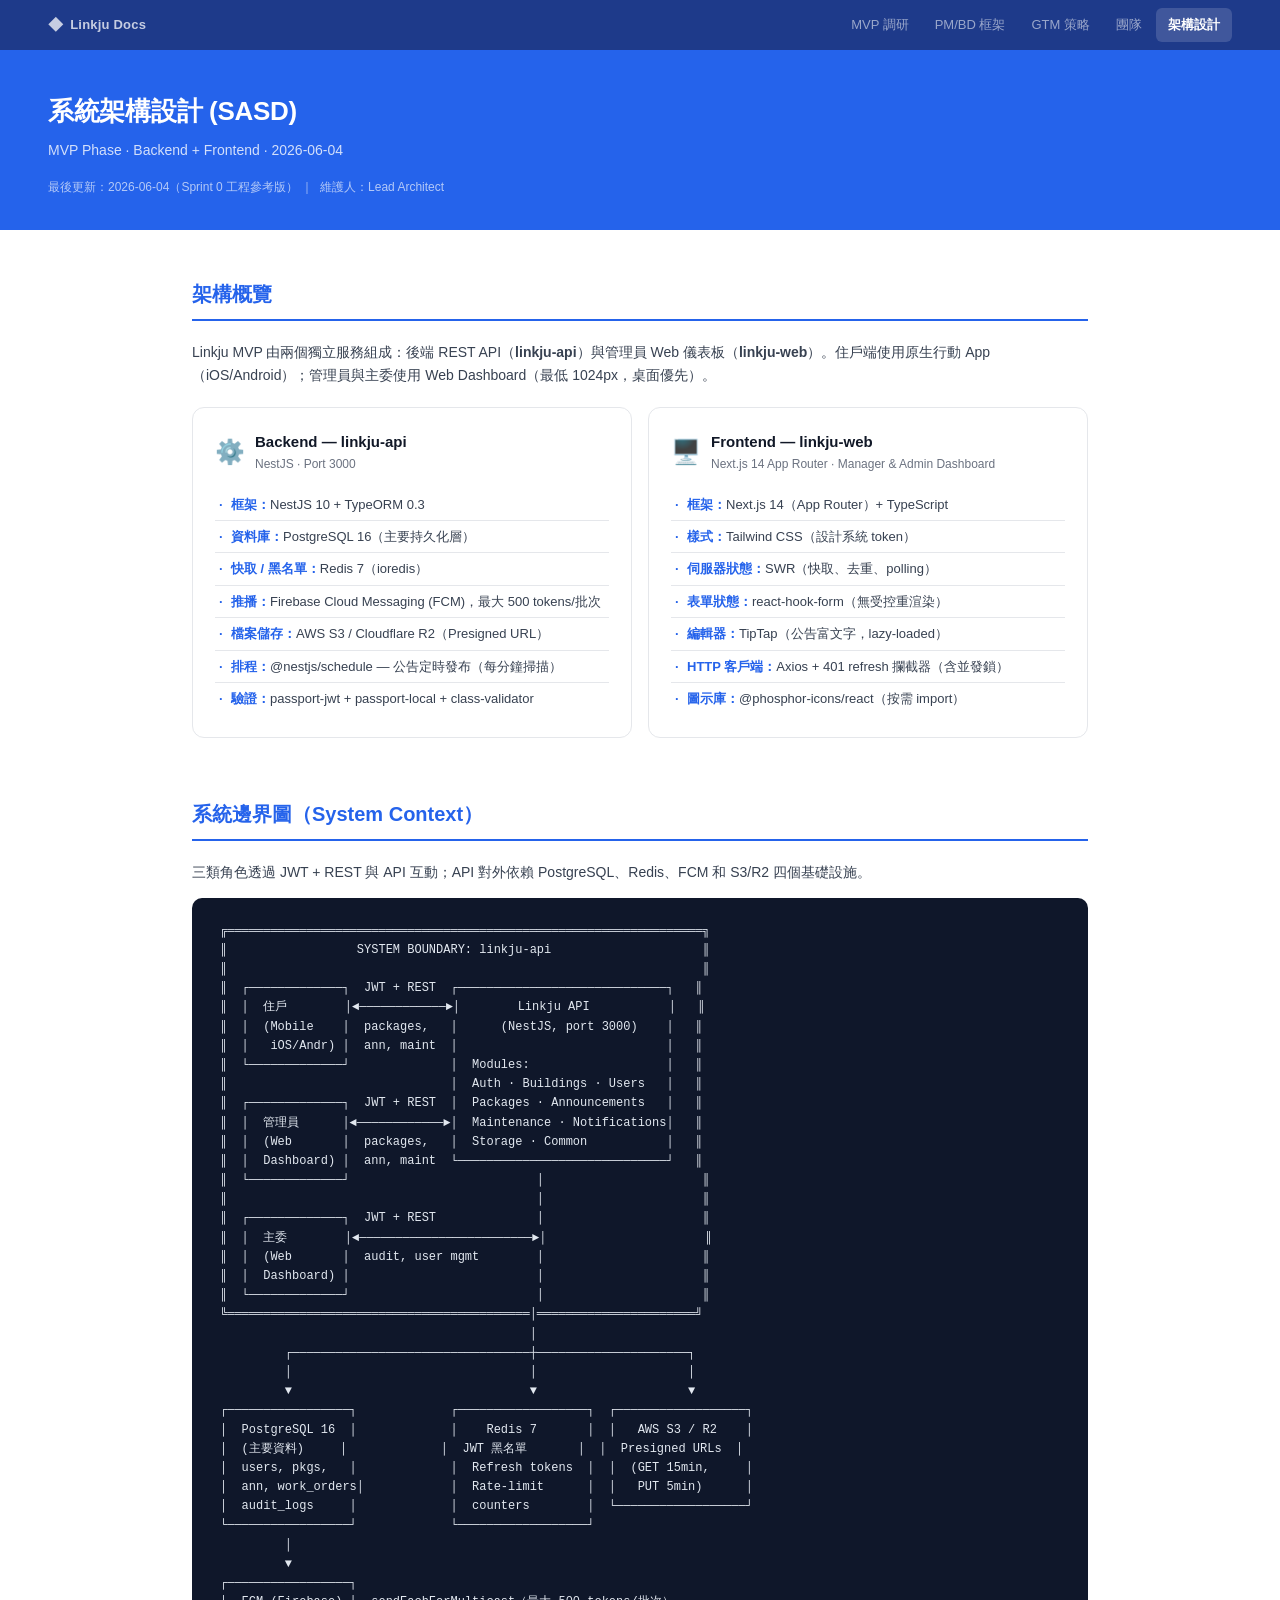
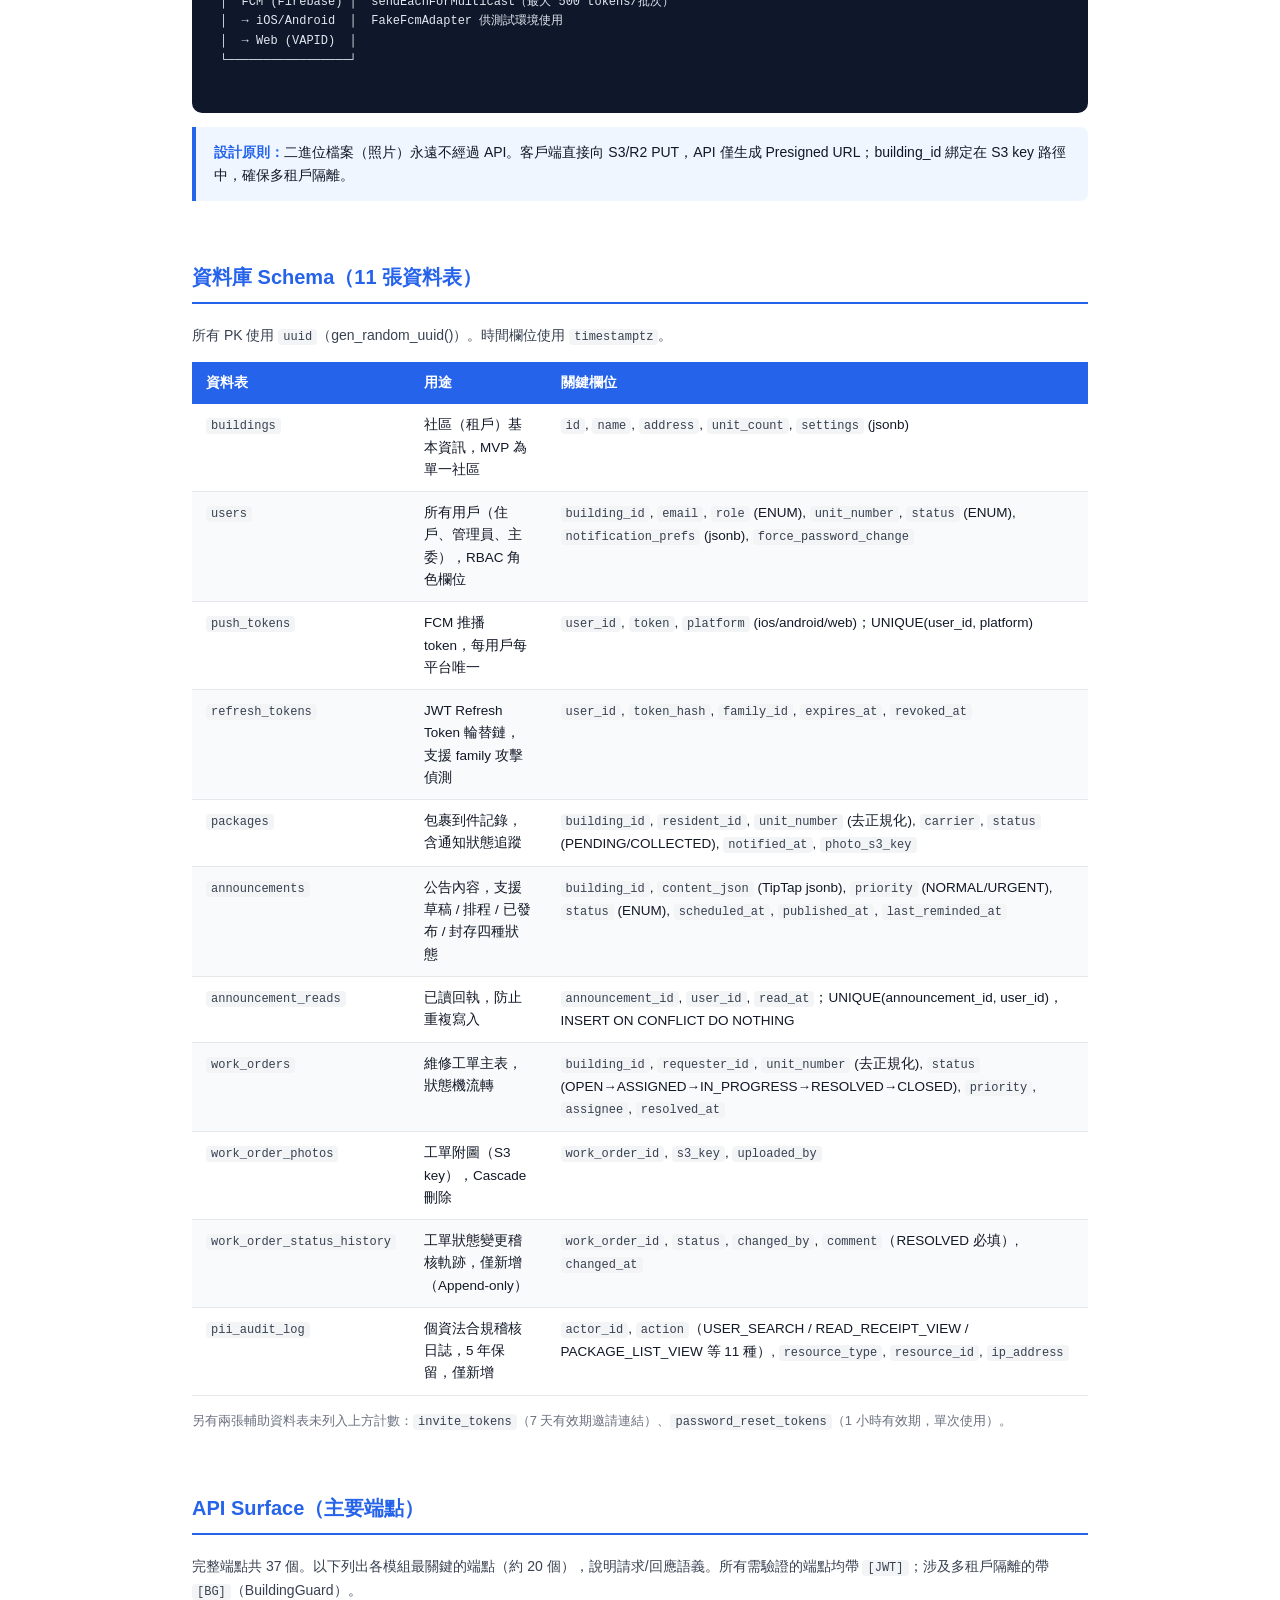
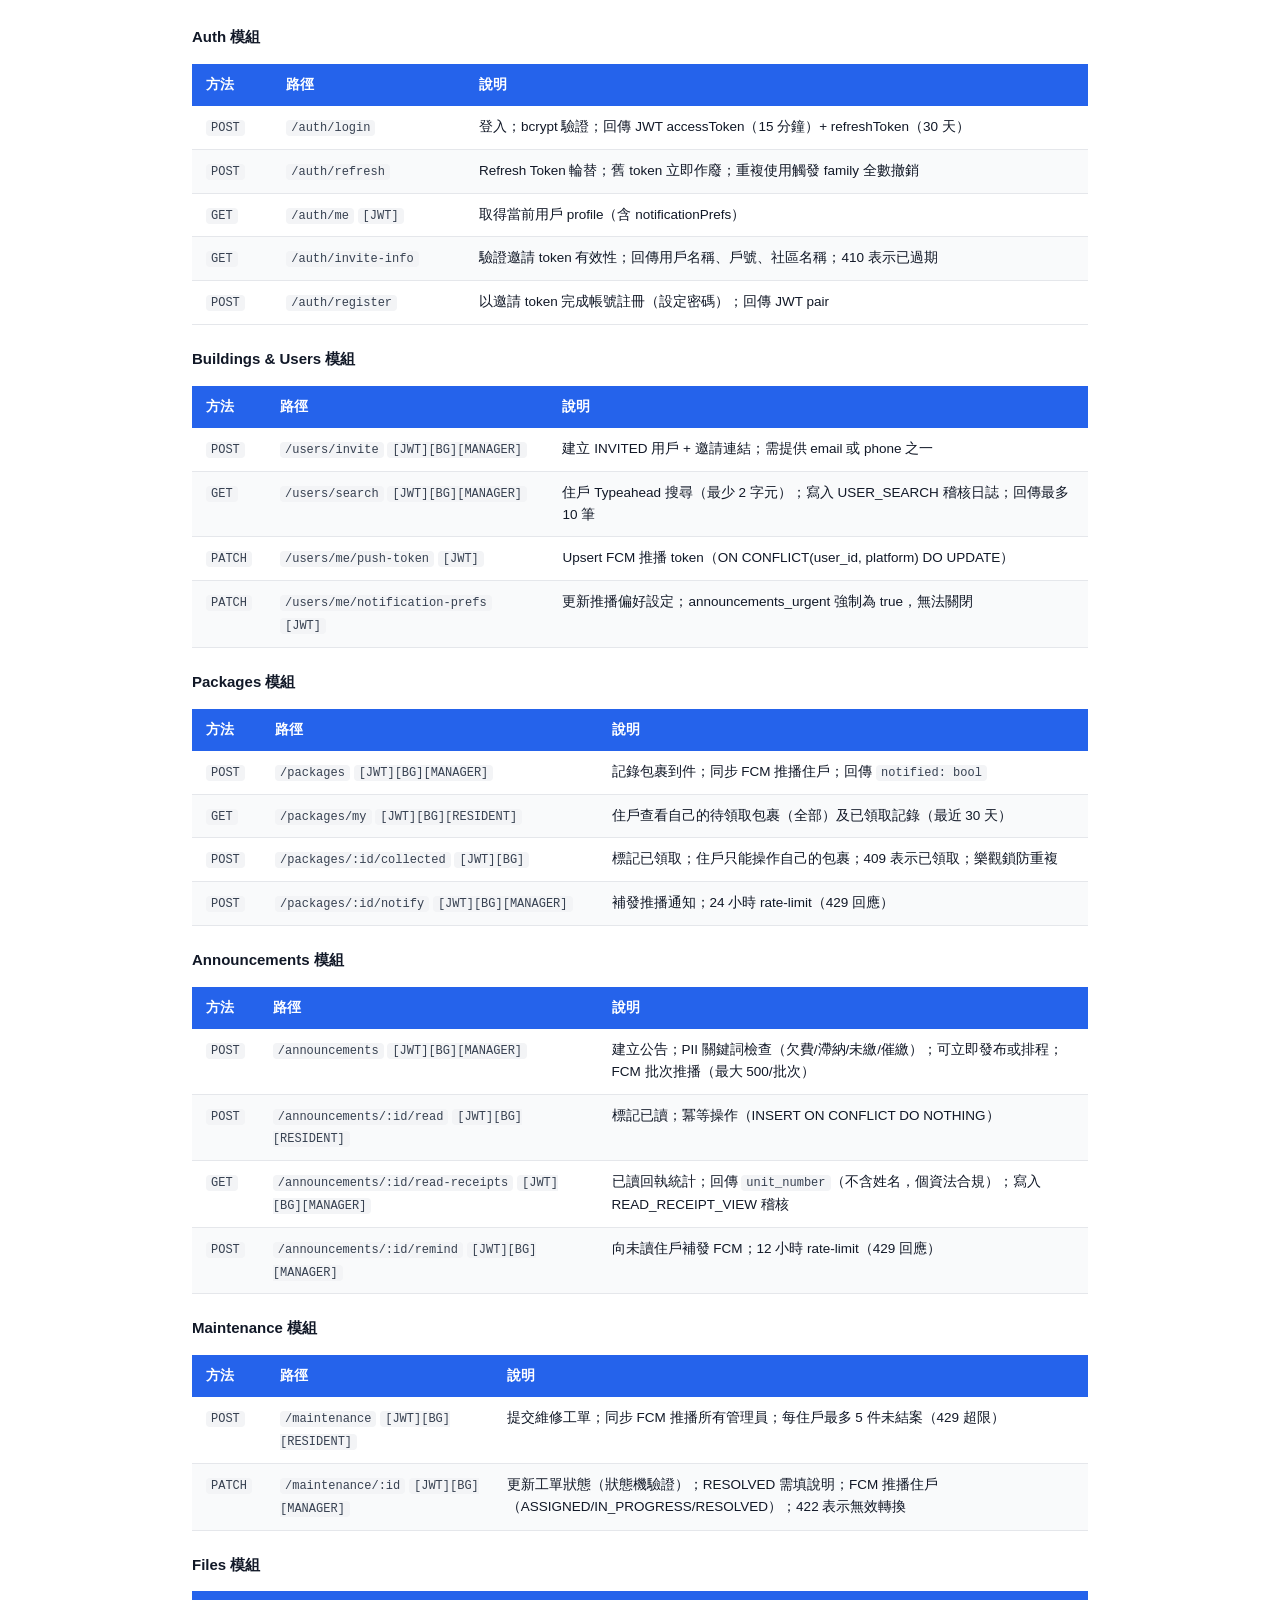
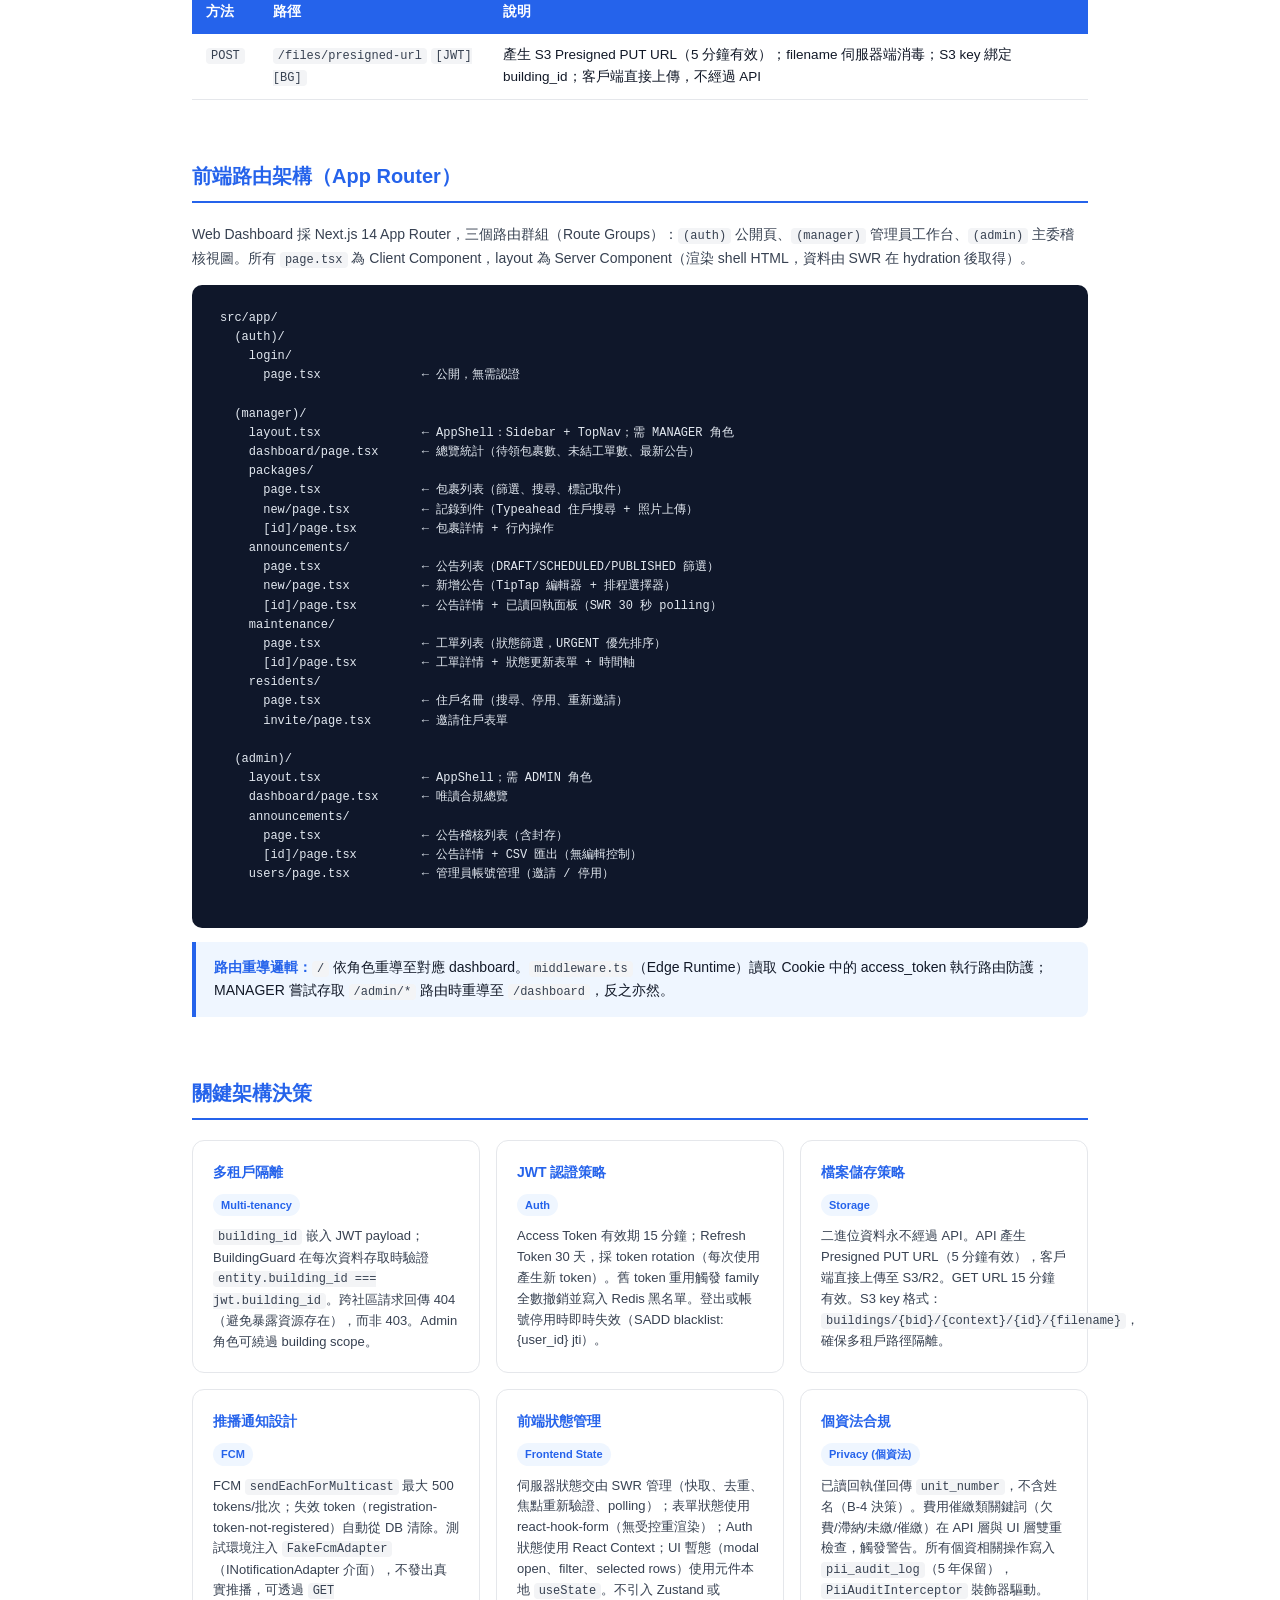
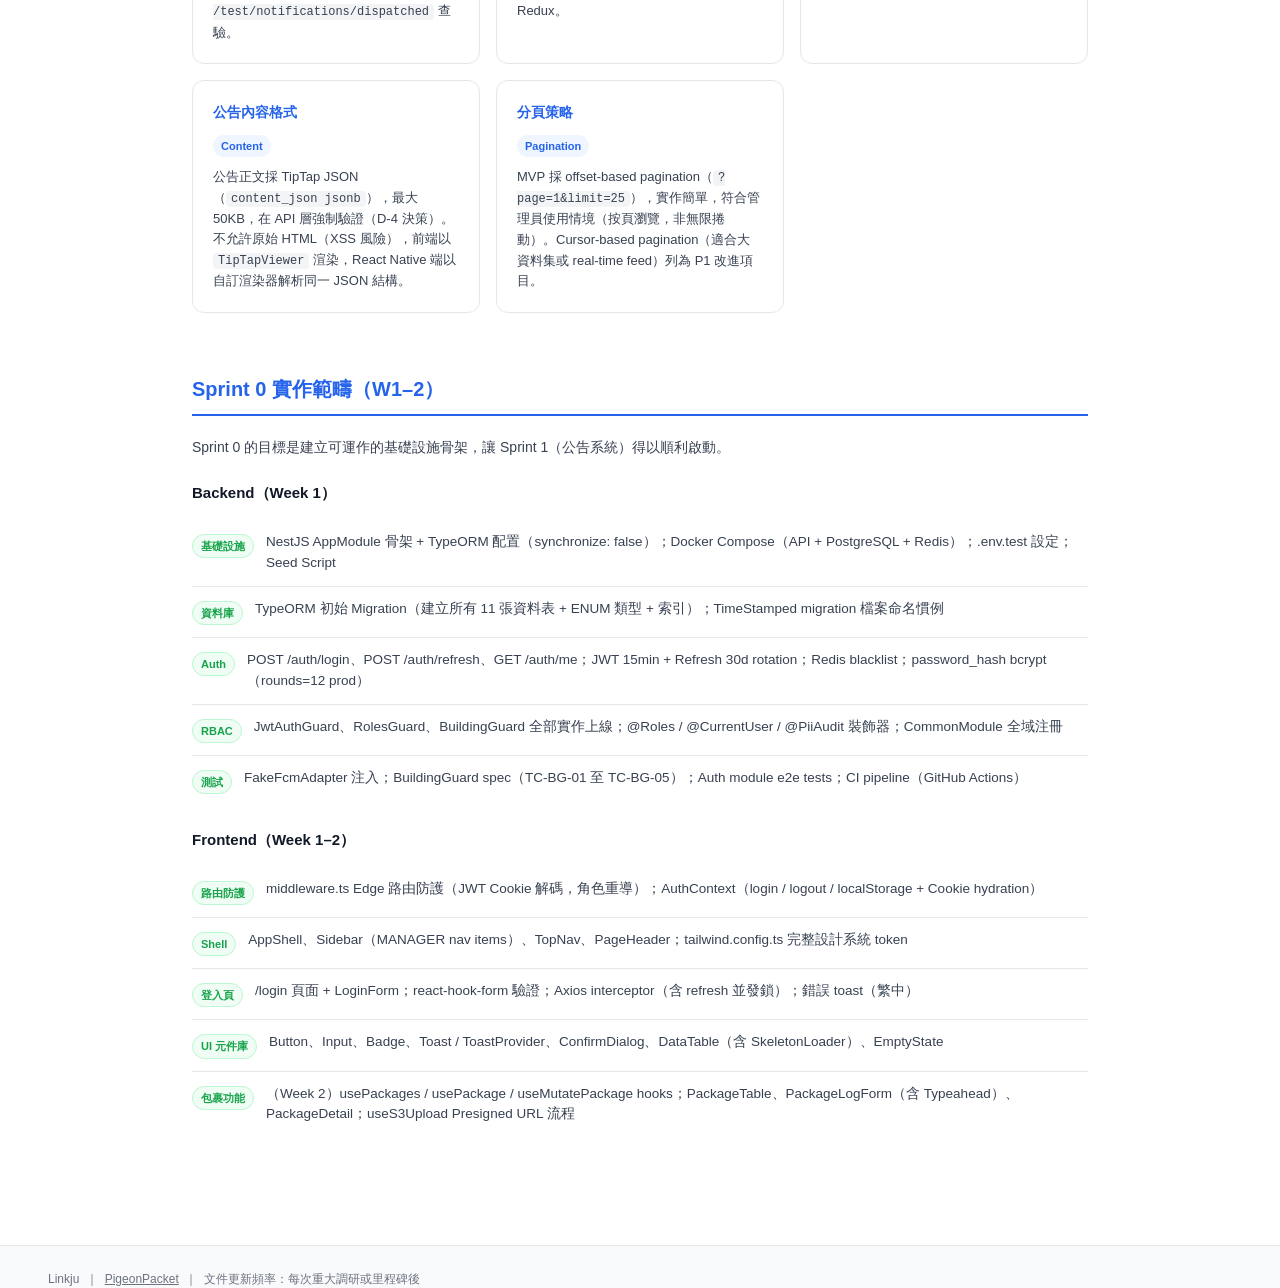
==== architecture.html @ 3d28fe9d "docs: add architecture (SASD) page — system context, DB schema, API surface, frontend routes Co-Auth" ====
<!DOCTYPE html>
<html lang="zh-TW">
<head>
  <meta charset="UTF-8" />
  <meta name="viewport" content="width=device-width, initial-scale=1.0" />
  <meta name="description" content="Linkju 系統架構設計 (SASD) — Backend + Frontend MVP Phase 技術設計文件" />
  <title>Linkju — 系統架構設計 (SASD)</title>
  <style>
    :root {
      --accent: #2563eb;
      --accent-light: #eff6ff;
      --text: #111827;
      --muted: #6b7280;
      --border: #e5e7eb;
      --bg: #ffffff;
      --section-bg: #f9fafb;
      --green: #16a34a;
      --green-bg: #f0fdf4;
      --green-border: #bbf7d0;
      --purple: #7c3aed;
      --purple-bg: #f5f3ff;
      --purple-border: #ddd6fe;
    }
    * { box-sizing: border-box; margin: 0; padding: 0; }
    body { font-family: -apple-system, BlinkMacSystemFont, "Segoe UI", sans-serif; color: var(--text); background: var(--bg); font-size: 15px; line-height: 1.65; }

    header { background: var(--accent); color: white; padding: 40px 48px 32px; }
    header h1 { font-size: 26px; font-weight: 700; letter-spacing: -0.3px; }
    header .sub { opacity: 0.8; margin-top: 6px; font-size: 14px; }
    header .meta { margin-top: 16px; font-size: 12px; opacity: 0.65; }

    .container { max-width: 960px; margin: 0 auto; padding: 48px 32px; }

    section { margin-bottom: 60px; }
    section > h2 { font-size: 20px; font-weight: 700; color: var(--accent); border-bottom: 2px solid var(--accent); padding-bottom: 8px; margin-bottom: 20px; }
    h3 { font-size: 15px; font-weight: 700; margin: 22px 0 10px; }
    p { margin-bottom: 12px; color: #374151; font-size: 14px; }

    /* Tables */
    .table-wrap { overflow-x: auto; margin: 14px 0; }
    table { width: 100%; border-collapse: collapse; font-size: 13.5px; }
    th { background: var(--accent); color: white; text-align: left; padding: 10px 14px; font-weight: 600; }
    td { padding: 10px 14px; border-bottom: 1px solid var(--border); vertical-align: top; }
    tr:nth-child(even) td { background: var(--section-bg); }
    code { font-family: "SFMono-Regular", Menlo, Monaco, Consolas, monospace; font-size: 12px; background: #f3f4f6; padding: 1px 5px; border-radius: 4px; color: #374151; }

    /* Overview cards */
    .tech-grid {
      display: grid;
      grid-template-columns: repeat(auto-fit, minmax(280px, 1fr));
      gap: 16px;
      margin: 20px 0;
    }
    .tech-card {
      border: 1px solid var(--border);
      border-radius: 12px;
      padding: 22px;
      background: white;
    }
    .tech-card .tc-header {
      display: flex;
      align-items: center;
      gap: 10px;
      margin-bottom: 14px;
    }
    .tech-card .tc-icon { font-size: 24px; }
    .tech-card .tc-title { font-size: 15px; font-weight: 700; }
    .tech-card .tc-subtitle { font-size: 12px; color: var(--muted); }
    .tech-card ul { list-style: none; padding: 0; }
    .tech-card ul li {
      font-size: 13px;
      color: #374151;
      padding: 5px 0 5px 16px;
      position: relative;
      border-bottom: 1px solid var(--border);
    }
    .tech-card ul li:last-child { border-bottom: none; }
    .tech-card ul li::before {
      content: "·";
      position: absolute;
      left: 4px;
      color: var(--accent);
      font-weight: 700;
    }
    .tech-card ul li strong { color: var(--accent); }

    /* System context diagram */
    .diagram-block {
      background: #0f172a;
      color: #e2e8f0;
      border-radius: 10px;
      padding: 24px 28px;
      overflow-x: auto;
      margin: 14px 0;
    }
    .diagram-block pre {
      font-family: "SFMono-Regular", Menlo, Monaco, Consolas, monospace;
      font-size: 12px;
      line-height: 1.6;
      white-space: pre;
    }

    /* Decision cards */
    .decision-grid {
      display: grid;
      grid-template-columns: repeat(auto-fit, minmax(280px, 1fr));
      gap: 16px;
      margin: 20px 0;
    }
    .decision-card {
      border: 1px solid var(--border);
      border-radius: 12px;
      padding: 20px;
      background: white;
    }
    .decision-card .dc-name {
      font-size: 14px;
      font-weight: 700;
      color: var(--accent);
      margin-bottom: 8px;
    }
    .decision-card .dc-tag {
      display: inline-block;
      font-size: 11px;
      font-weight: 600;
      background: var(--accent-light);
      color: var(--accent);
      padding: 2px 8px;
      border-radius: 20px;
      margin-bottom: 10px;
    }
    .decision-card .dc-rationale {
      font-size: 13px;
      color: #374151;
      line-height: 1.6;
    }

    /* Sprint scope */
    .sprint-list {
      list-style: none;
      padding: 0;
      margin: 14px 0;
    }
    .sprint-list li {
      display: flex;
      gap: 12px;
      padding: 12px 0;
      border-bottom: 1px solid var(--border);
      font-size: 13.5px;
      align-items: flex-start;
    }
    .sprint-list li:last-child { border-bottom: none; }
    .sprint-list .s-badge {
      display: inline-block;
      font-size: 11px;
      font-weight: 600;
      background: var(--green-bg);
      color: var(--green);
      border: 1px solid var(--green-border);
      padding: 2px 8px;
      border-radius: 20px;
      white-space: nowrap;
      flex-shrink: 0;
      margin-top: 2px;
    }
    .sprint-list .s-text { color: #374151; line-height: 1.55; }

    /* Highlight callout */
    .highlight { background: var(--accent-light); border-left: 4px solid var(--accent); padding: 14px 18px; border-radius: 0 8px 8px 0; margin: 14px 0; font-size: 14px; }
    .highlight strong { color: var(--accent); }

    footer { border-top: 1px solid var(--border); padding: 24px 48px; font-size: 12px; color: var(--muted); background: var(--section-bg); }

    @media (max-width: 650px) {
      header, footer { padding-left: 20px; padding-right: 20px; }
      .container { padding: 32px 20px; }
      .tech-grid, .decision-grid { grid-template-columns: 1fr; }
    }

    /* ── Top Navigation ── */
    .topnav {
      background: #1e3a8a;
      border: none;
      padding: 0 48px;
      display: flex;
      align-items: center;
      justify-content: space-between;
      height: 50px;
      position: sticky;
      top: 0;
      z-index: 100;
    }
    .nav-logo {
      color: rgba(255,255,255,0.75);
      font-weight: 700;
      font-size: 13px;
      text-decoration: none;
      letter-spacing: 0.2px;
      display: flex;
      align-items: center;
      gap: 7px;
    }
    .nav-logo:hover { color: white; }
    .nav-logo .logo-mark { font-size: 15px; }
    .nav-links { display: flex; align-items: center; gap: 2px; }
    .nav-link {
      color: rgba(255,255,255,0.55);
      text-decoration: none;
      font-size: 13px;
      font-weight: 500;
      padding: 6px 12px;
      border-radius: 6px;
      transition: background 0.15s, color 0.15s;
      white-space: nowrap;
    }
    .nav-link:hover { background: rgba(255,255,255,0.1); color: rgba(255,255,255,0.9); }
    .nav-link.active { background: rgba(255,255,255,0.15); color: white; font-weight: 600; }
    @media (max-width: 650px) {
      .topnav { padding: 10px 20px; height: auto; flex-wrap: wrap; gap: 8px; }
      .nav-links { gap: 0; flex-wrap: wrap; }
      .nav-link { padding: 4px 8px; font-size: 12px; }
    }
  </style>
</head>
<body>

<nav class="topnav">
  <a href="index.html" class="nav-logo"><span class="logo-mark">◆</span> Linkju Docs</a>
  <div class="nav-links">
    <a href="mvp-research.html" class="nav-link">MVP 調研</a>
    <a href="pm-bd-playbook.html" class="nav-link">PM/BD 框架</a>
    <a href="gtm-strategy.html" class="nav-link">GTM 策略</a>
    <a href="team.html" class="nav-link">團隊</a>
    <a href="architecture.html" class="nav-link active">架構設計</a>
  </div>
</nav>

<header>
  <h1>系統架構設計 (SASD)</h1>
  <div class="sub">MVP Phase · Backend + Frontend · 2026-06-04</div>
  <div class="meta">最後更新：2026-06-04（Sprint 0 工程參考版）&nbsp;｜&nbsp; 維護人：Lead Architect</div>
</header>

<div class="container">

  <!-- ──────────────────────────────────────────────
       1. Architecture Overview
  ────────────────────────────────────────────── -->
  <section>
    <h2>架構概覽</h2>
    <p>Linkju MVP 由兩個獨立服務組成：後端 REST API（<strong>linkju-api</strong>）與管理員 Web 儀表板（<strong>linkju-web</strong>）。住戶端使用原生行動 App（iOS/Android）；管理員與主委使用 Web Dashboard（最低 1024px，桌面優先）。</p>
    <div class="tech-grid">

      <div class="tech-card">
        <div class="tc-header">
          <div class="tc-icon">⚙️</div>
          <div>
            <div class="tc-title">Backend — linkju-api</div>
            <div class="tc-subtitle">NestJS · Port 3000</div>
          </div>
        </div>
        <ul>
          <li><strong>框架：</strong>NestJS 10 + TypeORM 0.3</li>
          <li><strong>資料庫：</strong>PostgreSQL 16（主要持久化層）</li>
          <li><strong>快取 / 黑名單：</strong>Redis 7（ioredis）</li>
          <li><strong>推播：</strong>Firebase Cloud Messaging (FCM)，最大 500 tokens/批次</li>
          <li><strong>檔案儲存：</strong>AWS S3 / Cloudflare R2（Presigned URL）</li>
          <li><strong>排程：</strong>@nestjs/schedule — 公告定時發布（每分鐘掃描）</li>
          <li><strong>驗證：</strong>passport-jwt + passport-local + class-validator</li>
        </ul>
      </div>

      <div class="tech-card">
        <div class="tc-header">
          <div class="tc-icon">🖥️</div>
          <div>
            <div class="tc-title">Frontend — linkju-web</div>
            <div class="tc-subtitle">Next.js 14 App Router · Manager &amp; Admin Dashboard</div>
          </div>
        </div>
        <ul>
          <li><strong>框架：</strong>Next.js 14（App Router）+ TypeScript</li>
          <li><strong>樣式：</strong>Tailwind CSS（設計系統 token）</li>
          <li><strong>伺服器狀態：</strong>SWR（快取、去重、polling）</li>
          <li><strong>表單狀態：</strong>react-hook-form（無受控重渲染）</li>
          <li><strong>編輯器：</strong>TipTap（公告富文字，lazy-loaded）</li>
          <li><strong>HTTP 客戶端：</strong>Axios + 401 refresh 攔截器（含並發鎖）</li>
          <li><strong>圖示庫：</strong>@phosphor-icons/react（按需 import）</li>
        </ul>
      </div>

    </div>
  </section>

  <!-- ──────────────────────────────────────────────
       2. System Context
  ────────────────────────────────────────────── -->
  <section>
    <h2>系統邊界圖（System Context）</h2>
    <p>三類角色透過 JWT + REST 與 API 互動；API 對外依賴 PostgreSQL、Redis、FCM 和 S3/R2 四個基礎設施。</p>
    <div class="diagram-block">
      <pre>
╔══════════════════════════════════════════════════════════════════╗
║                  SYSTEM BOUNDARY: linkju-api                     ║
║                                                                  ║
║  ┌─────────────┐  JWT + REST  ┌─────────────────────────────┐   ║
║  │  住戶        │◄────────────►│        Linkju API           │   ║
║  │  (Mobile    │  packages,   │      (NestJS, port 3000)    │   ║
║  │   iOS/Andr) │  ann, maint  │                             │   ║
║  └─────────────┘              │  Modules:                   │   ║
║                               │  Auth · Buildings · Users   │   ║
║  ┌─────────────┐  JWT + REST  │  Packages · Announcements   │   ║
║  │  管理員      │◄────────────►│  Maintenance · Notifications│   ║
║  │  (Web       │  packages,   │  Storage · Common           │   ║
║  │  Dashboard) │  ann, maint  └─────────────────────────────┘   ║
║  └─────────────┘                          │                      ║
║                                           │                      ║
║  ┌─────────────┐  JWT + REST              │                      ║
║  │  主委        │◄────────────────────────►│                      ║
║  │  (Web       │  audit, user mgmt        │                      ║
║  │  Dashboard) │                          │                      ║
║  └─────────────┘                          │                      ║
╚══════════════════════════════════════════│══════════════════════╝
                                           │
         ┌─────────────────────────────────┼─────────────────────┐
         │                                 │                     │
         ▼                                 ▼                     ▼
┌─────────────────┐             ┌──────────────────┐  ┌──────────────────┐
│  PostgreSQL 16  │             │    Redis 7       │  │   AWS S3 / R2    │
│  (主要資料)     │             │  JWT 黑名單       │  │  Presigned URLs  │
│  users, pkgs,   │             │  Refresh tokens  │  │  (GET 15min,     │
│  ann, work_orders│            │  Rate-limit      │  │   PUT 5min)      │
│  audit_logs     │             │  counters        │  └──────────────────┘
└─────────────────┘             └──────────────────┘
         │
         ▼
┌─────────────────┐
│  FCM (Firebase) │  sendEachForMulticast（最大 500 tokens/批次）
│  → iOS/Android  │  FakeFcmAdapter 供測試環境使用
│  → Web (VAPID)  │
└─────────────────┘
      </pre>
    </div>
    <div class="highlight">
      <strong>設計原則：</strong>二進位檔案（照片）永遠不經過 API。客戶端直接向 S3/R2 PUT，API 僅生成 Presigned URL；building_id 綁定在 S3 key 路徑中，確保多租戶隔離。
    </div>
  </section>

  <!-- ──────────────────────────────────────────────
       3. Database Schema
  ────────────────────────────────────────────── -->
  <section>
    <h2>資料庫 Schema（11 張資料表）</h2>
    <p>所有 PK 使用 <code>uuid</code>（gen_random_uuid()）。時間欄位使用 <code>timestamptz</code>。</p>
    <div class="table-wrap">
      <table>
        <thead>
          <tr>
            <th>資料表</th>
            <th>用途</th>
            <th>關鍵欄位</th>
          </tr>
        </thead>
        <tbody>
          <tr>
            <td><code>buildings</code></td>
            <td>社區（租戶）基本資訊，MVP 為單一社區</td>
            <td><code>id</code>, <code>name</code>, <code>address</code>, <code>unit_count</code>, <code>settings</code> (jsonb)</td>
          </tr>
          <tr>
            <td><code>users</code></td>
            <td>所有用戶（住戶、管理員、主委），RBAC 角色欄位</td>
            <td><code>building_id</code>, <code>email</code>, <code>role</code> (ENUM), <code>unit_number</code>, <code>status</code> (ENUM), <code>notification_prefs</code> (jsonb), <code>force_password_change</code></td>
          </tr>
          <tr>
            <td><code>push_tokens</code></td>
            <td>FCM 推播 token，每用戶每平台唯一</td>
            <td><code>user_id</code>, <code>token</code>, <code>platform</code> (ios/android/web)；UNIQUE(user_id, platform)</td>
          </tr>
          <tr>
            <td><code>refresh_tokens</code></td>
            <td>JWT Refresh Token 輪替鏈，支援 family 攻擊偵測</td>
            <td><code>user_id</code>, <code>token_hash</code>, <code>family_id</code>, <code>expires_at</code>, <code>revoked_at</code></td>
          </tr>
          <tr>
            <td><code>packages</code></td>
            <td>包裹到件記錄，含通知狀態追蹤</td>
            <td><code>building_id</code>, <code>resident_id</code>, <code>unit_number</code> (去正規化), <code>carrier</code>, <code>status</code> (PENDING/COLLECTED), <code>notified_at</code>, <code>photo_s3_key</code></td>
          </tr>
          <tr>
            <td><code>announcements</code></td>
            <td>公告內容，支援草稿 / 排程 / 已發布 / 封存四種狀態</td>
            <td><code>building_id</code>, <code>content_json</code> (TipTap jsonb), <code>priority</code> (NORMAL/URGENT), <code>status</code> (ENUM), <code>scheduled_at</code>, <code>published_at</code>, <code>last_reminded_at</code></td>
          </tr>
          <tr>
            <td><code>announcement_reads</code></td>
            <td>已讀回執，防止重複寫入</td>
            <td><code>announcement_id</code>, <code>user_id</code>, <code>read_at</code>；UNIQUE(announcement_id, user_id)，INSERT ON CONFLICT DO NOTHING</td>
          </tr>
          <tr>
            <td><code>work_orders</code></td>
            <td>維修工單主表，狀態機流轉</td>
            <td><code>building_id</code>, <code>requester_id</code>, <code>unit_number</code> (去正規化), <code>status</code> (OPEN→ASSIGNED→IN_PROGRESS→RESOLVED→CLOSED), <code>priority</code>, <code>assignee</code>, <code>resolved_at</code></td>
          </tr>
          <tr>
            <td><code>work_order_photos</code></td>
            <td>工單附圖（S3 key），Cascade 刪除</td>
            <td><code>work_order_id</code>, <code>s3_key</code>, <code>uploaded_by</code></td>
          </tr>
          <tr>
            <td><code>work_order_status_history</code></td>
            <td>工單狀態變更稽核軌跡，僅新增（Append-only）</td>
            <td><code>work_order_id</code>, <code>status</code>, <code>changed_by</code>, <code>comment</code>（RESOLVED 必填）, <code>changed_at</code></td>
          </tr>
          <tr>
            <td><code>pii_audit_log</code></td>
            <td>個資法合規稽核日誌，5 年保留，僅新增</td>
            <td><code>actor_id</code>, <code>action</code>（USER_SEARCH / READ_RECEIPT_VIEW / PACKAGE_LIST_VIEW 等 11 種）, <code>resource_type</code>, <code>resource_id</code>, <code>ip_address</code></td>
          </tr>
        </tbody>
      </table>
    </div>
    <p style="font-size:13px; color: var(--muted);">另有兩張輔助資料表未列入上方計數：<code>invite_tokens</code>（7 天有效期邀請連結）、<code>password_reset_tokens</code>（1 小時有效期，單次使用）。</p>
  </section>

  <!-- ──────────────────────────────────────────────
       4. API Surface
  ────────────────────────────────────────────── -->
  <section>
    <h2>API Surface（主要端點）</h2>
    <p>完整端點共 37 個。以下列出各模組最關鍵的端點（約 20 個），說明請求/回應語義。所有需驗證的端點均帶 <code>[JWT]</code>；涉及多租戶隔離的帶 <code>[BG]</code>（BuildingGuard）。</p>

    <h3>Auth 模組</h3>
    <div class="table-wrap">
      <table>
        <thead>
          <tr><th>方法</th><th>路徑</th><th>說明</th></tr>
        </thead>
        <tbody>
          <tr>
            <td><code>POST</code></td>
            <td><code>/auth/login</code></td>
            <td>登入；bcrypt 驗證；回傳 JWT accessToken（15 分鐘）+ refreshToken（30 天）</td>
          </tr>
          <tr>
            <td><code>POST</code></td>
            <td><code>/auth/refresh</code></td>
            <td>Refresh Token 輪替；舊 token 立即作廢；重複使用觸發 family 全數撤銷</td>
          </tr>
          <tr>
            <td><code>GET</code></td>
            <td><code>/auth/me</code> <code>[JWT]</code></td>
            <td>取得當前用戶 profile（含 notificationPrefs）</td>
          </tr>
          <tr>
            <td><code>GET</code></td>
            <td><code>/auth/invite-info</code></td>
            <td>驗證邀請 token 有效性；回傳用戶名稱、戶號、社區名稱；410 表示已過期</td>
          </tr>
          <tr>
            <td><code>POST</code></td>
            <td><code>/auth/register</code></td>
            <td>以邀請 token 完成帳號註冊（設定密碼）；回傳 JWT pair</td>
          </tr>
        </tbody>
      </table>
    </div>

    <h3>Buildings &amp; Users 模組</h3>
    <div class="table-wrap">
      <table>
        <thead>
          <tr><th>方法</th><th>路徑</th><th>說明</th></tr>
        </thead>
        <tbody>
          <tr>
            <td><code>POST</code></td>
            <td><code>/users/invite</code> <code>[JWT][BG][MANAGER]</code></td>
            <td>建立 INVITED 用戶 + 邀請連結；需提供 email 或 phone 之一</td>
          </tr>
          <tr>
            <td><code>GET</code></td>
            <td><code>/users/search</code> <code>[JWT][BG][MANAGER]</code></td>
            <td>住戶 Typeahead 搜尋（最少 2 字元）；寫入 USER_SEARCH 稽核日誌；回傳最多 10 筆</td>
          </tr>
          <tr>
            <td><code>PATCH</code></td>
            <td><code>/users/me/push-token</code> <code>[JWT]</code></td>
            <td>Upsert FCM 推播 token（ON CONFLICT(user_id, platform) DO UPDATE）</td>
          </tr>
          <tr>
            <td><code>PATCH</code></td>
            <td><code>/users/me/notification-prefs</code> <code>[JWT]</code></td>
            <td>更新推播偏好設定；announcements_urgent 強制為 true，無法關閉</td>
          </tr>
        </tbody>
      </table>
    </div>

    <h3>Packages 模組</h3>
    <div class="table-wrap">
      <table>
        <thead>
          <tr><th>方法</th><th>路徑</th><th>說明</th></tr>
        </thead>
        <tbody>
          <tr>
            <td><code>POST</code></td>
            <td><code>/packages</code> <code>[JWT][BG][MANAGER]</code></td>
            <td>記錄包裹到件；同步 FCM 推播住戶；回傳 <code>notified: bool</code></td>
          </tr>
          <tr>
            <td><code>GET</code></td>
            <td><code>/packages/my</code> <code>[JWT][BG][RESIDENT]</code></td>
            <td>住戶查看自己的待領取包裹（全部）及已領取記錄（最近 30 天）</td>
          </tr>
          <tr>
            <td><code>POST</code></td>
            <td><code>/packages/:id/collected</code> <code>[JWT][BG]</code></td>
            <td>標記已領取；住戶只能操作自己的包裹；409 表示已領取；樂觀鎖防重複</td>
          </tr>
          <tr>
            <td><code>POST</code></td>
            <td><code>/packages/:id/notify</code> <code>[JWT][BG][MANAGER]</code></td>
            <td>補發推播通知；24 小時 rate-limit（429 回應）</td>
          </tr>
        </tbody>
      </table>
    </div>

    <h3>Announcements 模組</h3>
    <div class="table-wrap">
      <table>
        <thead>
          <tr><th>方法</th><th>路徑</th><th>說明</th></tr>
        </thead>
        <tbody>
          <tr>
            <td><code>POST</code></td>
            <td><code>/announcements</code> <code>[JWT][BG][MANAGER]</code></td>
            <td>建立公告；PII 關鍵詞檢查（欠費/滯納/未繳/催繳）；可立即發布或排程；FCM 批次推播（最大 500/批次）</td>
          </tr>
          <tr>
            <td><code>POST</code></td>
            <td><code>/announcements/:id/read</code> <code>[JWT][BG][RESIDENT]</code></td>
            <td>標記已讀；冪等操作（INSERT ON CONFLICT DO NOTHING）</td>
          </tr>
          <tr>
            <td><code>GET</code></td>
            <td><code>/announcements/:id/read-receipts</code> <code>[JWT][BG][MANAGER]</code></td>
            <td>已讀回執統計；回傳 <code>unit_number</code>（不含姓名，個資法合規）；寫入 READ_RECEIPT_VIEW 稽核</td>
          </tr>
          <tr>
            <td><code>POST</code></td>
            <td><code>/announcements/:id/remind</code> <code>[JWT][BG][MANAGER]</code></td>
            <td>向未讀住戶補發 FCM；12 小時 rate-limit（429 回應）</td>
          </tr>
        </tbody>
      </table>
    </div>

    <h3>Maintenance 模組</h3>
    <div class="table-wrap">
      <table>
        <thead>
          <tr><th>方法</th><th>路徑</th><th>說明</th></tr>
        </thead>
        <tbody>
          <tr>
            <td><code>POST</code></td>
            <td><code>/maintenance</code> <code>[JWT][BG][RESIDENT]</code></td>
            <td>提交維修工單；同步 FCM 推播所有管理員；每住戶最多 5 件未結案（429 超限）</td>
          </tr>
          <tr>
            <td><code>PATCH</code></td>
            <td><code>/maintenance/:id</code> <code>[JWT][BG][MANAGER]</code></td>
            <td>更新工單狀態（狀態機驗證）；RESOLVED 需填說明；FCM 推播住戶（ASSIGNED/IN_PROGRESS/RESOLVED）；422 表示無效轉換</td>
          </tr>
        </tbody>
      </table>
    </div>

    <h3>Files 模組</h3>
    <div class="table-wrap">
      <table>
        <thead>
          <tr><th>方法</th><th>路徑</th><th>說明</th></tr>
        </thead>
        <tbody>
          <tr>
            <td><code>POST</code></td>
            <td><code>/files/presigned-url</code> <code>[JWT][BG]</code></td>
            <td>產生 S3 Presigned PUT URL（5 分鐘有效）；filename 伺服器端消毒；S3 key 綁定 building_id；客戶端直接上傳，不經過 API</td>
          </tr>
        </tbody>
      </table>
    </div>
  </section>

  <!-- ──────────────────────────────────────────────
       5. Frontend Route Architecture
  ────────────────────────────────────────────── -->
  <section>
    <h2>前端路由架構（App Router）</h2>
    <p>Web Dashboard 採 Next.js 14 App Router，三個路由群組（Route Groups）：<code>(auth)</code> 公開頁、<code>(manager)</code> 管理員工作台、<code>(admin)</code> 主委稽核視圖。所有 <code>page.tsx</code> 為 Client Component，layout 為 Server Component（渲染 shell HTML，資料由 SWR 在 hydration 後取得）。</p>
    <div class="diagram-block">
      <pre>
src/app/
  (auth)/
    login/
      page.tsx              ← 公開，無需認證

  (manager)/
    layout.tsx              ← AppShell：Sidebar + TopNav；需 MANAGER 角色
    dashboard/page.tsx      ← 總覽統計（待領包裹數、未結工單數、最新公告）
    packages/
      page.tsx              ← 包裹列表（篩選、搜尋、標記取件）
      new/page.tsx          ← 記錄到件（Typeahead 住戶搜尋 + 照片上傳）
      [id]/page.tsx         ← 包裹詳情 + 行內操作
    announcements/
      page.tsx              ← 公告列表（DRAFT/SCHEDULED/PUBLISHED 篩選）
      new/page.tsx          ← 新增公告（TipTap 編輯器 + 排程選擇器）
      [id]/page.tsx         ← 公告詳情 + 已讀回執面板（SWR 30 秒 polling）
    maintenance/
      page.tsx              ← 工單列表（狀態篩選，URGENT 優先排序）
      [id]/page.tsx         ← 工單詳情 + 狀態更新表單 + 時間軸
    residents/
      page.tsx              ← 住戶名冊（搜尋、停用、重新邀請）
      invite/page.tsx       ← 邀請住戶表單

  (admin)/
    layout.tsx              ← AppShell；需 ADMIN 角色
    dashboard/page.tsx      ← 唯讀合規總覽
    announcements/
      page.tsx              ← 公告稽核列表（含封存）
      [id]/page.tsx         ← 公告詳情 + CSV 匯出（無編輯控制）
    users/page.tsx          ← 管理員帳號管理（邀請 / 停用）
      </pre>
    </div>
    <div class="highlight">
      <strong>路由重導邏輯：</strong><code>/</code> 依角色重導至對應 dashboard。<code>middleware.ts</code>（Edge Runtime）讀取 Cookie 中的 access_token 執行路由防護；MANAGER 嘗試存取 <code>/admin/*</code> 路由時重導至 <code>/dashboard</code>，反之亦然。
    </div>
  </section>

  <!-- ──────────────────────────────────────────────
       6. Key Architecture Decisions
  ────────────────────────────────────────────── -->
  <section>
    <h2>關鍵架構決策</h2>
    <div class="decision-grid">

      <div class="decision-card">
        <div class="dc-name">多租戶隔離</div>
        <div class="dc-tag">Multi-tenancy</div>
        <div class="dc-rationale">
          <code>building_id</code> 嵌入 JWT payload；BuildingGuard 在每次資料存取時驗證 <code>entity.building_id === jwt.building_id</code>。跨社區請求回傳 404（避免暴露資源存在），而非 403。Admin 角色可繞過 building scope。
        </div>
      </div>

      <div class="decision-card">
        <div class="dc-name">JWT 認證策略</div>
        <div class="dc-tag">Auth</div>
        <div class="dc-rationale">
          Access Token 有效期 15 分鐘；Refresh Token 30 天，採 token rotation（每次使用產生新 token）。舊 token 重用觸發 family 全數撤銷並寫入 Redis 黑名單。登出或帳號停用時即時失效（SADD blacklist:{user_id} jti）。
        </div>
      </div>

      <div class="decision-card">
        <div class="dc-name">檔案儲存策略</div>
        <div class="dc-tag">Storage</div>
        <div class="dc-rationale">
          二進位資料永不經過 API。API 產生 Presigned PUT URL（5 分鐘有效），客戶端直接上傳至 S3/R2。GET URL 15 分鐘有效。S3 key 格式：<code>buildings/{bid}/{context}/{id}/{filename}</code>，確保多租戶路徑隔離。
        </div>
      </div>

      <div class="decision-card">
        <div class="dc-name">推播通知設計</div>
        <div class="dc-tag">FCM</div>
        <div class="dc-rationale">
          FCM <code>sendEachForMulticast</code> 最大 500 tokens/批次；失效 token（registration-token-not-registered）自動從 DB 清除。測試環境注入 <code>FakeFcmAdapter</code>（INotificationAdapter 介面），不發出真實推播，可透過 <code>GET /test/notifications/dispatched</code> 查驗。
        </div>
      </div>

      <div class="decision-card">
        <div class="dc-name">前端狀態管理</div>
        <div class="dc-tag">Frontend State</div>
        <div class="dc-rationale">
          伺服器狀態交由 SWR 管理（快取、去重、焦點重新驗證、polling）；表單狀態使用 react-hook-form（無受控重渲染）；Auth 狀態使用 React Context；UI 暫態（modal open、filter、selected rows）使用元件本地 <code>useState</code>。不引入 Zustand 或 Redux。
        </div>
      </div>

      <div class="decision-card">
        <div class="dc-name">個資法合規</div>
        <div class="dc-tag">Privacy (個資法)</div>
        <div class="dc-rationale">
          已讀回執僅回傳 <code>unit_number</code>，不含姓名（B-4 決策）。費用催繳類關鍵詞（欠費/滯納/未繳/催繳）在 API 層與 UI 層雙重檢查，觸發警告。所有個資相關操作寫入 <code>pii_audit_log</code>（5 年保留），<code>PiiAuditInterceptor</code> 裝飾器驅動。
        </div>
      </div>

      <div class="decision-card">
        <div class="dc-name">公告內容格式</div>
        <div class="dc-tag">Content</div>
        <div class="dc-rationale">
          公告正文採 TipTap JSON（<code>content_json jsonb</code>），最大 50KB，在 API 層強制驗證（D-4 決策）。不允許原始 HTML（XSS 風險），前端以 <code>TipTapViewer</code> 渲染，React Native 端以自訂渲染器解析同一 JSON 結構。
        </div>
      </div>

      <div class="decision-card">
        <div class="dc-name">分頁策略</div>
        <div class="dc-tag">Pagination</div>
        <div class="dc-rationale">
          MVP 採 offset-based pagination（<code>?page=1&amp;limit=25</code>），實作簡單，符合管理員使用情境（按頁瀏覽，非無限捲動）。Cursor-based pagination（適合大資料集或 real-time feed）列為 P1 改進項目。
        </div>
      </div>

    </div>
  </section>

  <!-- ──────────────────────────────────────────────
       7. Sprint 0 Scope
  ────────────────────────────────────────────── -->
  <section>
    <h2>Sprint 0 實作範疇（W1–2）</h2>
    <p>Sprint 0 的目標是建立可運作的基礎設施骨架，讓 Sprint 1（公告系統）得以順利啟動。</p>

    <h3>Backend（Week 1）</h3>
    <ul class="sprint-list">
      <li>
        <span class="s-badge">基礎設施</span>
        <span class="s-text">NestJS AppModule 骨架 + TypeORM 配置（synchronize: false）；Docker Compose（API + PostgreSQL + Redis）；.env.test 設定；Seed Script</span>
      </li>
      <li>
        <span class="s-badge">資料庫</span>
        <span class="s-text">TypeORM 初始 Migration（建立所有 11 張資料表 + ENUM 類型 + 索引）；TimeStamped migration 檔案命名慣例</span>
      </li>
      <li>
        <span class="s-badge">Auth</span>
        <span class="s-text">POST /auth/login、POST /auth/refresh、GET /auth/me；JWT 15min + Refresh 30d rotation；Redis blacklist；password_hash bcrypt（rounds=12 prod）</span>
      </li>
      <li>
        <span class="s-badge">RBAC</span>
        <span class="s-text">JwtAuthGuard、RolesGuard、BuildingGuard 全部實作上線；@Roles / @CurrentUser / @PiiAudit 裝飾器；CommonModule 全域注冊</span>
      </li>
      <li>
        <span class="s-badge">測試</span>
        <span class="s-text">FakeFcmAdapter 注入；BuildingGuard spec（TC-BG-01 至 TC-BG-05）；Auth module e2e tests；CI pipeline（GitHub Actions）</span>
      </li>
    </ul>

    <h3>Frontend（Week 1–2）</h3>
    <ul class="sprint-list">
      <li>
        <span class="s-badge">路由防護</span>
        <span class="s-text">middleware.ts Edge 路由防護（JWT Cookie 解碼，角色重導）；AuthContext（login / logout / localStorage + Cookie hydration）</span>
      </li>
      <li>
        <span class="s-badge">Shell</span>
        <span class="s-text">AppShell、Sidebar（MANAGER nav items）、TopNav、PageHeader；tailwind.config.ts 完整設計系統 token</span>
      </li>
      <li>
        <span class="s-badge">登入頁</span>
        <span class="s-text">/login 頁面 + LoginForm；react-hook-form 驗證；Axios interceptor（含 refresh 並發鎖）；錯誤 toast（繁中）</span>
      </li>
      <li>
        <span class="s-badge">UI 元件庫</span>
        <span class="s-text">Button、Input、Badge、Toast / ToastProvider、ConfirmDialog、DataTable（含 SkeletonLoader）、EmptyState</span>
      </li>
      <li>
        <span class="s-badge">包裹功能</span>
        <span class="s-text">（Week 2）usePackages / usePackage / useMutatePackage hooks；PackageTable、PackageLogForm（含 Typeahead）、PackageDetail；useS3Upload Presigned URL 流程</span>
      </li>
    </ul>
  </section>

</div>

<footer>
  Linkju &nbsp;｜&nbsp; <a href="https://github.com/PigeonPacket" style="color: inherit;">PigeonPacket</a> &nbsp;｜&nbsp; 文件更新頻率：每次重大調研或里程碑後
</footer>

</body>
</html>
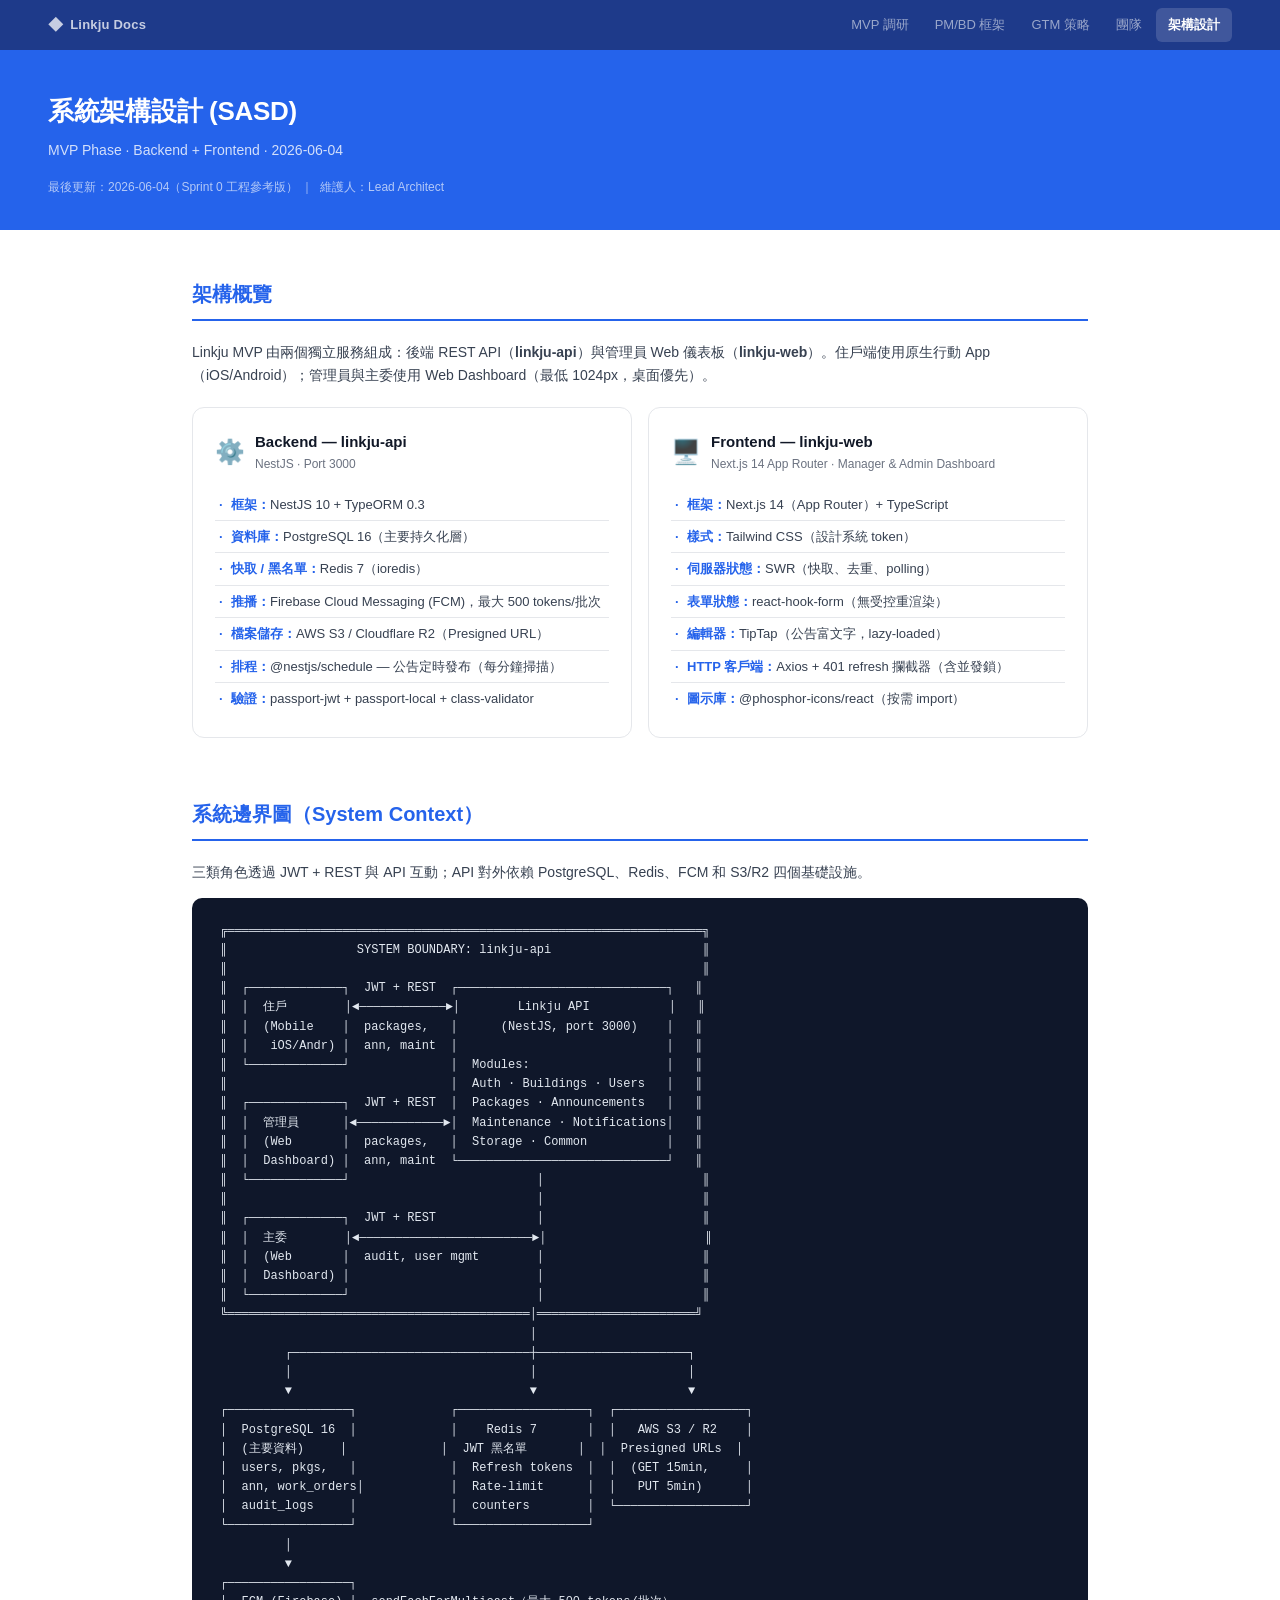
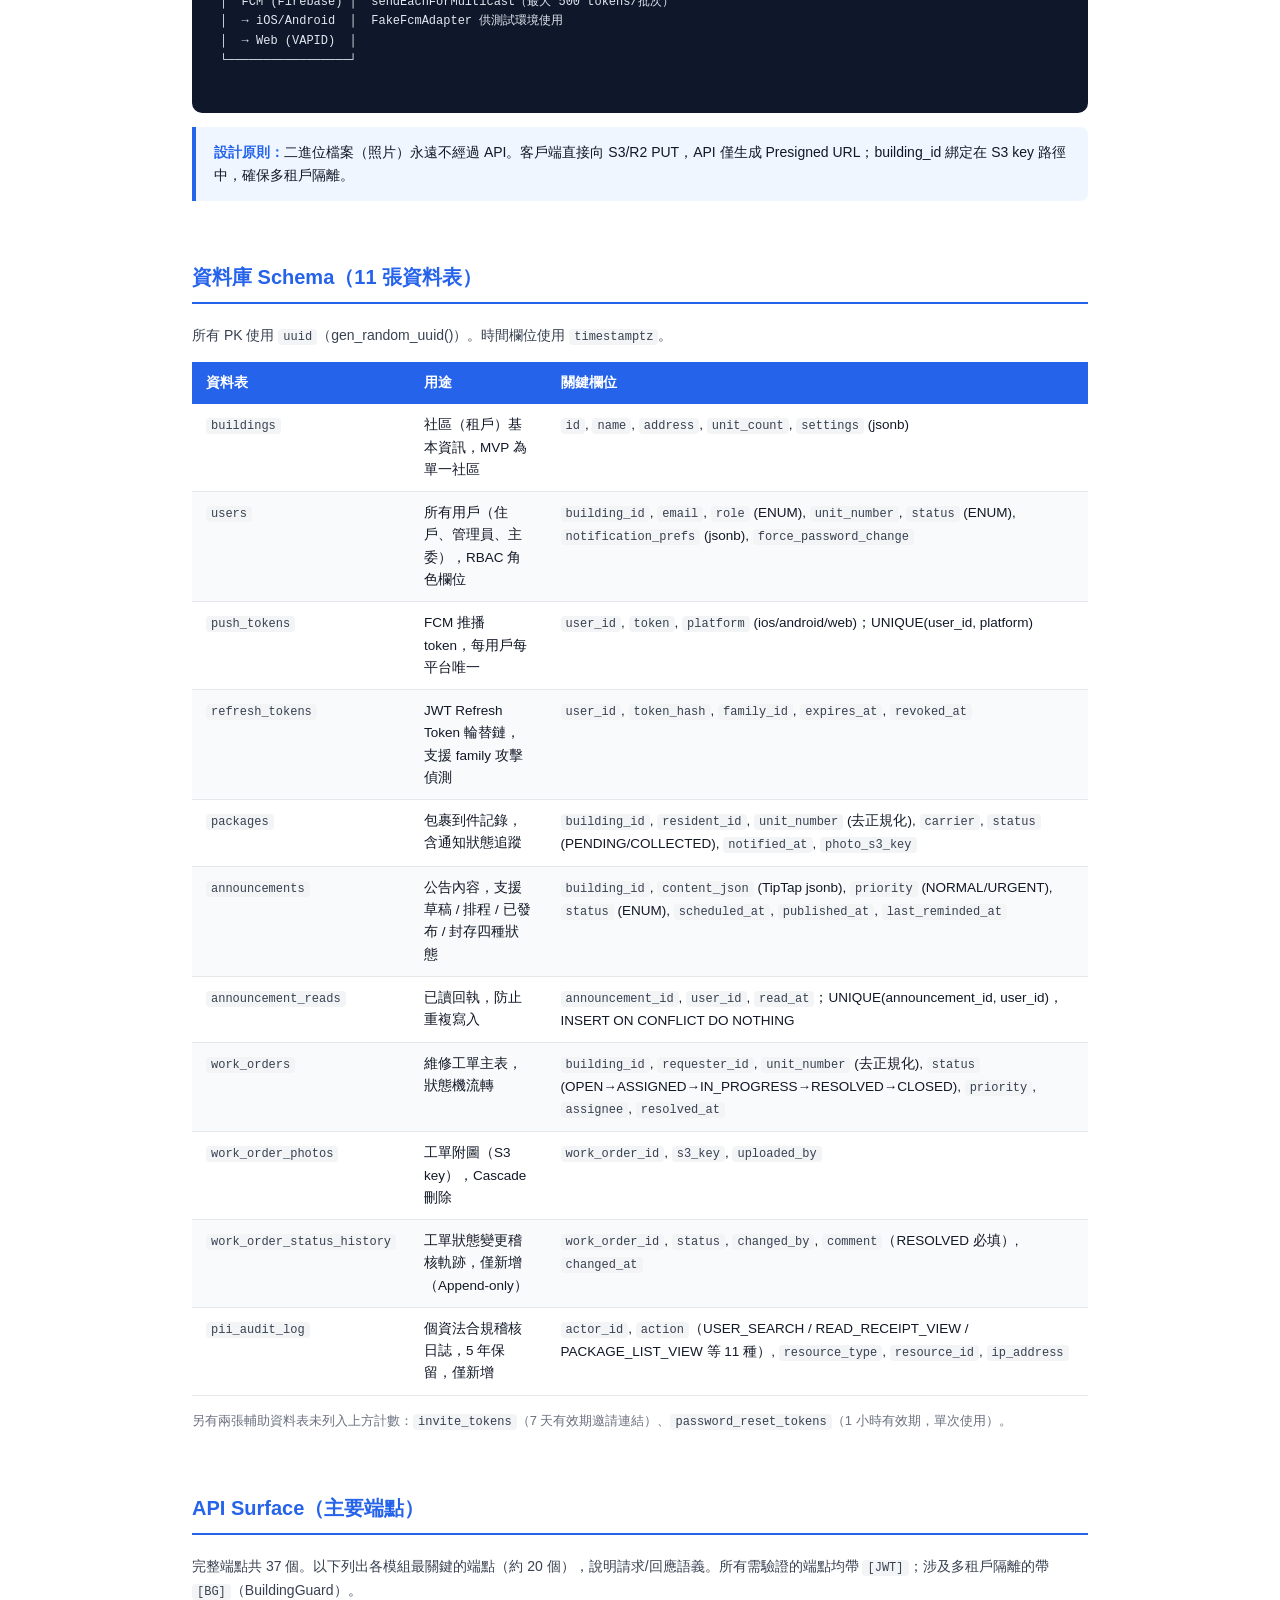
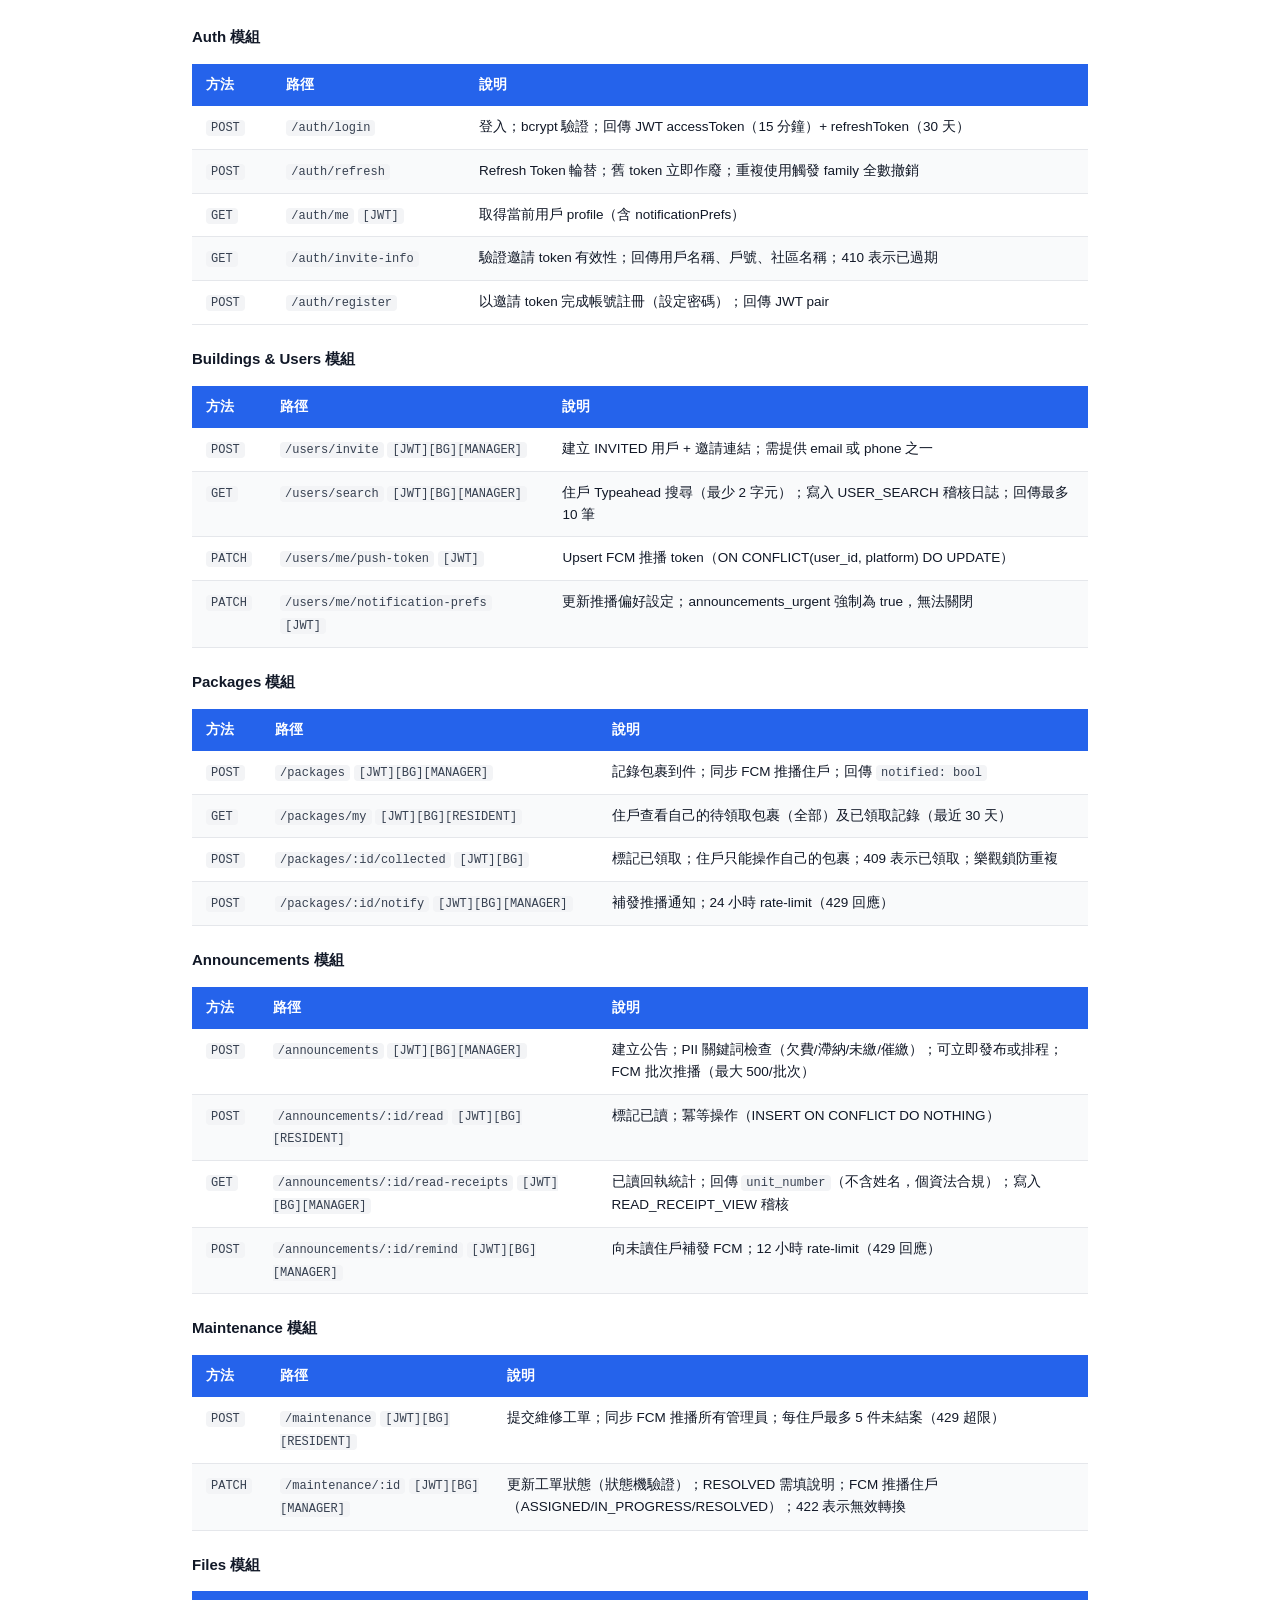
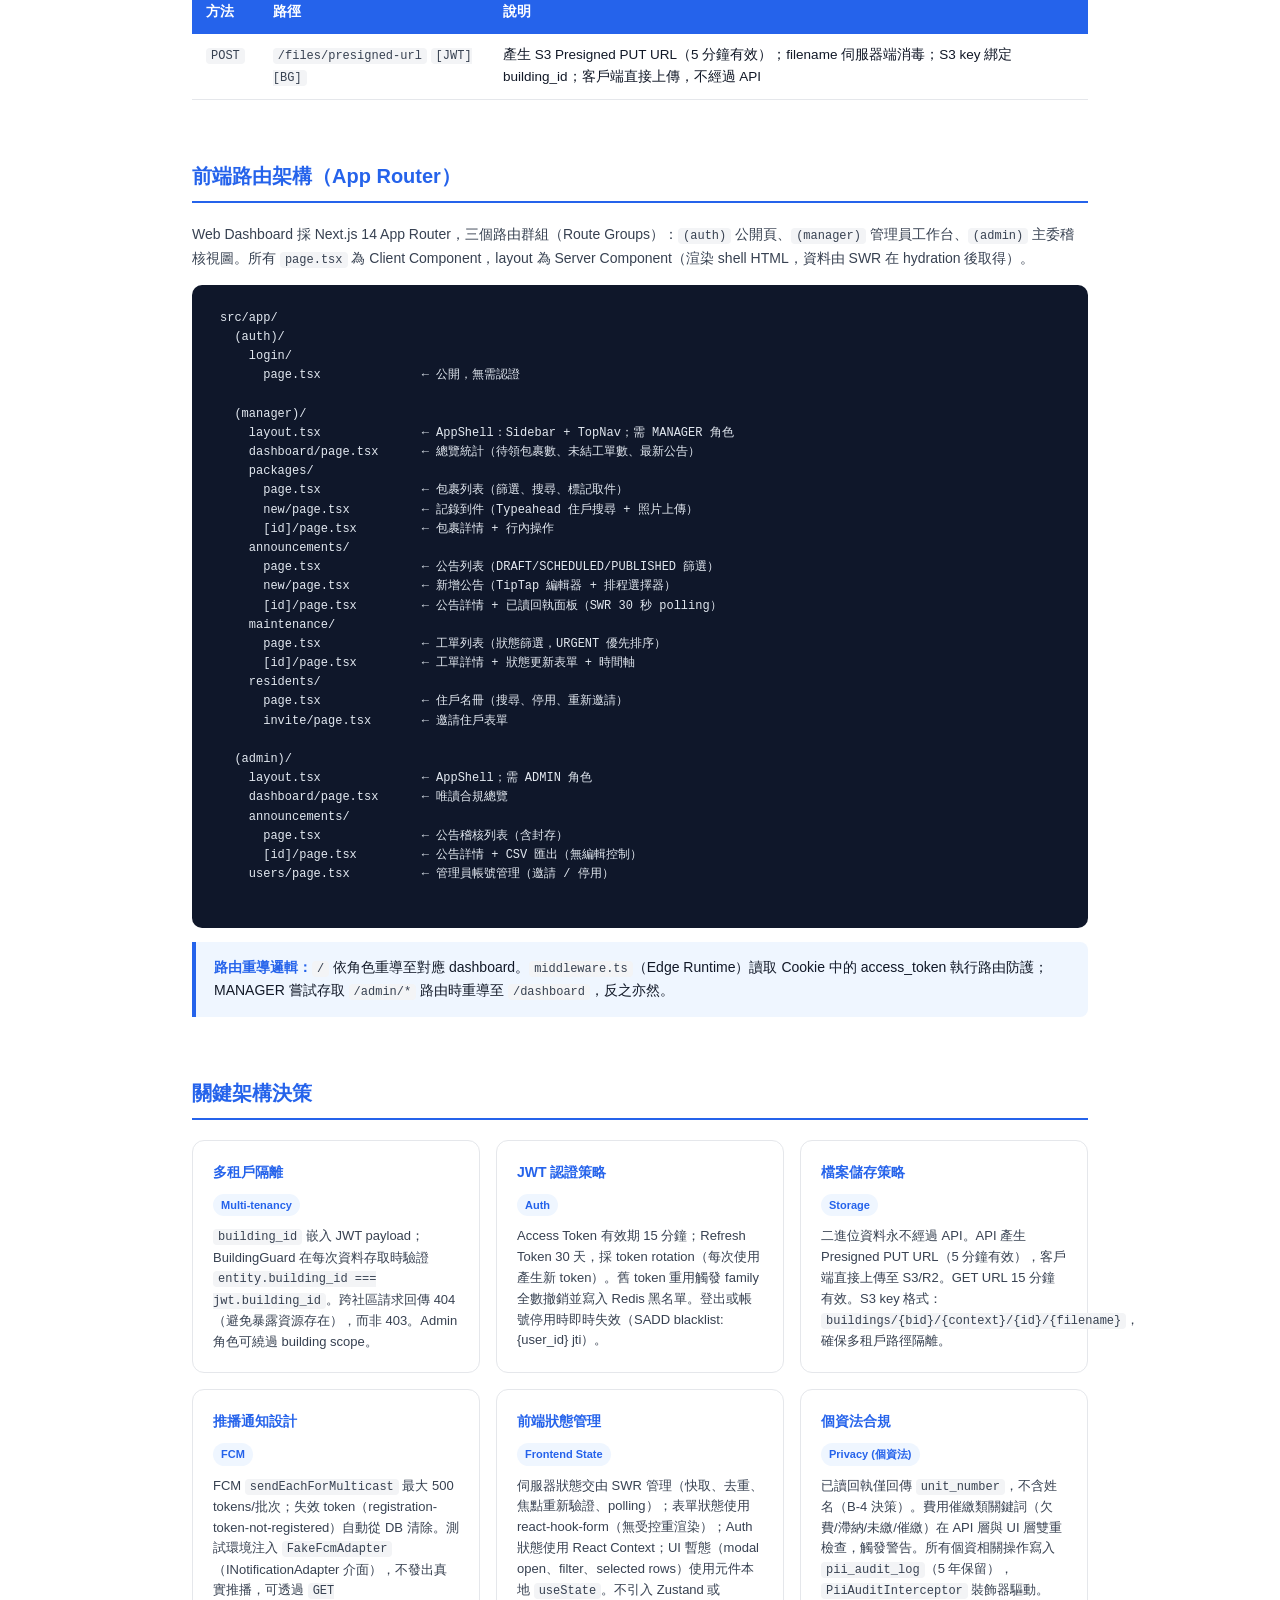
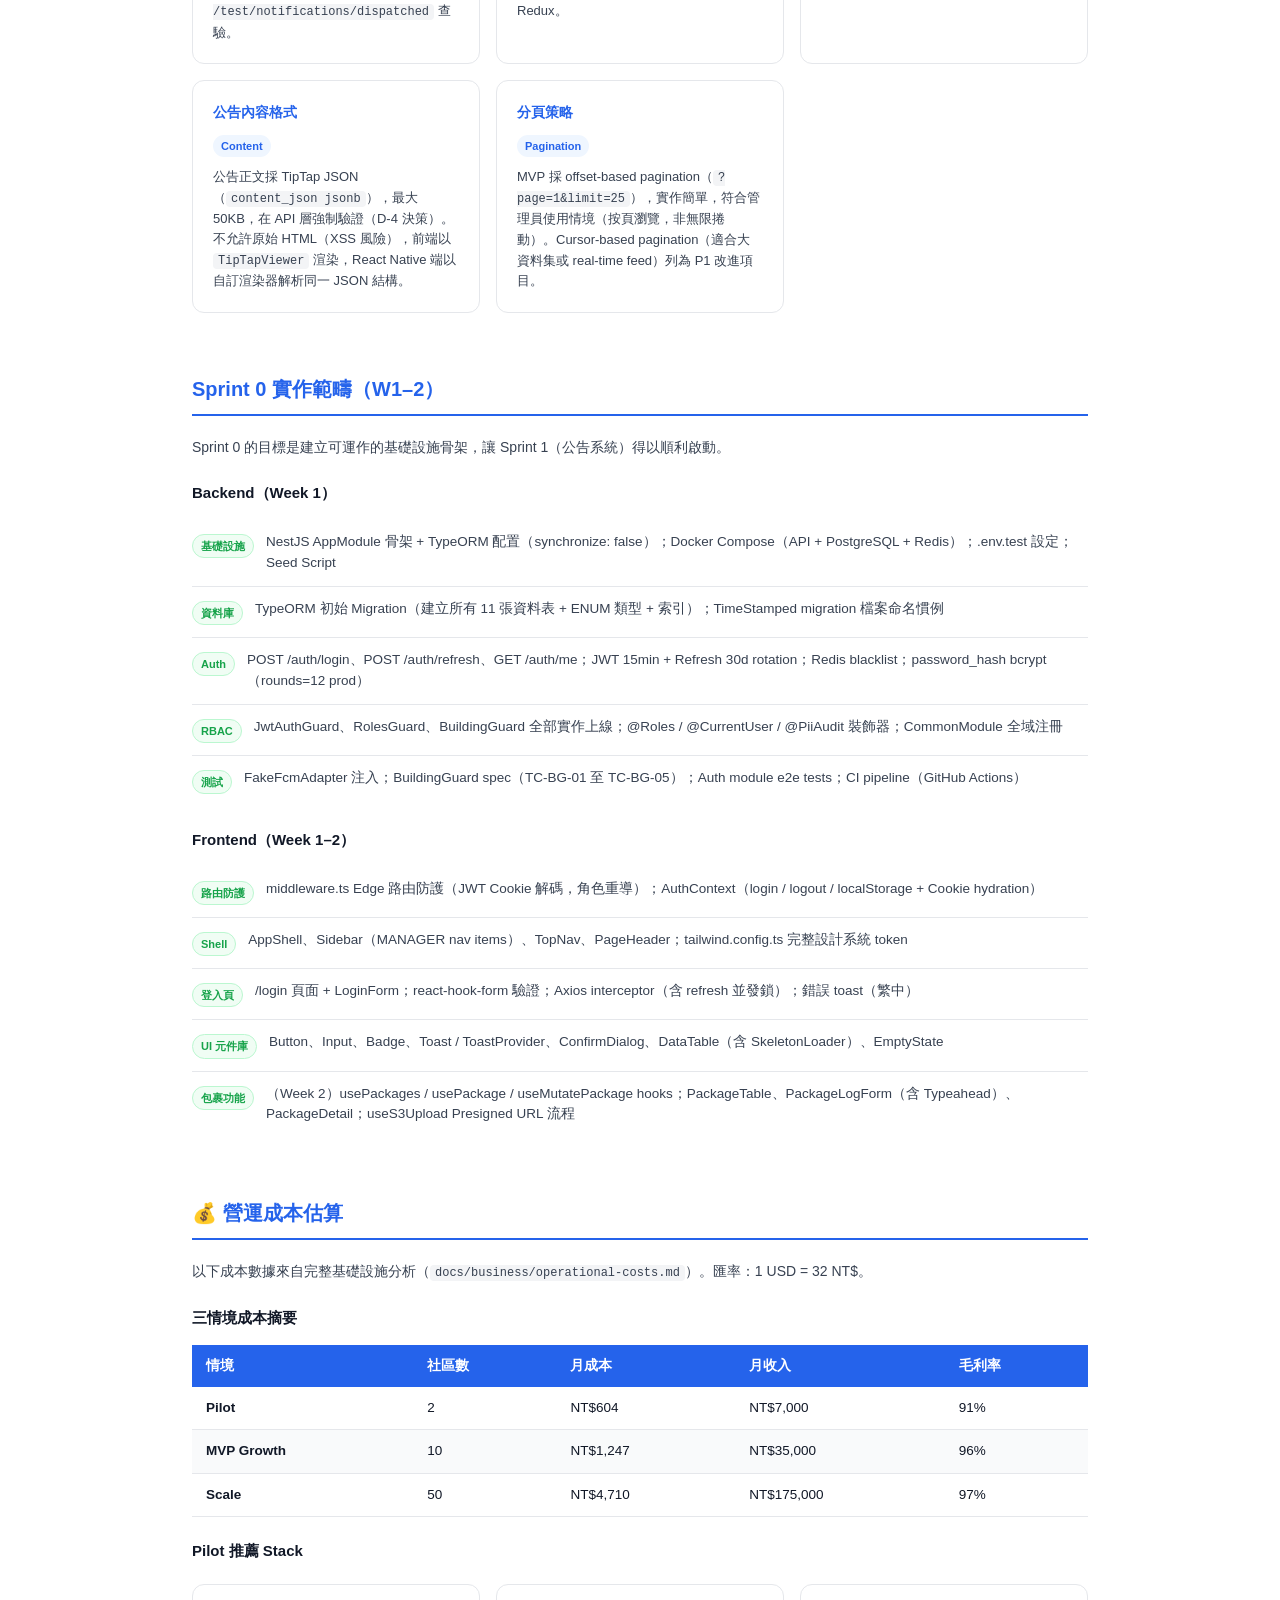
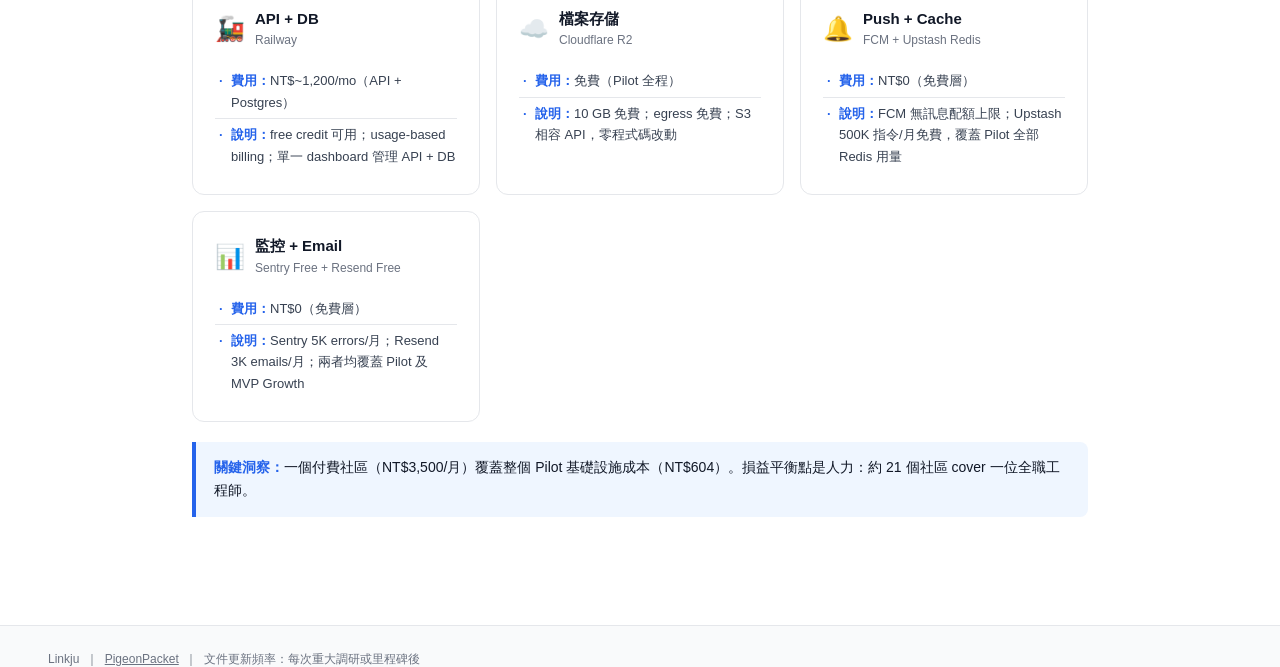
==== commit 2869cdf2: "docs: add operational cost section to architecture page; update Sprint 0 → complete, Sprint 1 → in p" ====
--- a/architecture.html
+++ b/architecture.html
@@ -772,6 +772,117 @@
     </ul>
   </section>
 
+  <!-- ──────────────────────────────────────────────
+       8. Operational Cost Estimation
+  ────────────────────────────────────────────── -->
+  <section>
+    <h2>💰 營運成本估算</h2>
+    <p>以下成本數據來自完整基礎設施分析（<code>docs/business/operational-costs.md</code>）。匯率：1 USD = 32 NT$。</p>
+
+    <h3>三情境成本摘要</h3>
+    <div class="table-wrap">
+      <table>
+        <thead>
+          <tr>
+            <th>情境</th>
+            <th>社區數</th>
+            <th>月成本</th>
+            <th>月收入</th>
+            <th>毛利率</th>
+          </tr>
+        </thead>
+        <tbody>
+          <tr>
+            <td><strong>Pilot</strong></td>
+            <td>2</td>
+            <td>NT$604</td>
+            <td>NT$7,000</td>
+            <td>91%</td>
+          </tr>
+          <tr>
+            <td><strong>MVP Growth</strong></td>
+            <td>10</td>
+            <td>NT$1,247</td>
+            <td>NT$35,000</td>
+            <td>96%</td>
+          </tr>
+          <tr>
+            <td><strong>Scale</strong></td>
+            <td>50</td>
+            <td>NT$4,710</td>
+            <td>NT$175,000</td>
+            <td>97%</td>
+          </tr>
+        </tbody>
+      </table>
+    </div>
+
+    <h3>Pilot 推薦 Stack</h3>
+    <div class="tech-grid">
+
+      <div class="tech-card">
+        <div class="tc-header">
+          <div class="tc-icon">🚂</div>
+          <div>
+            <div class="tc-title">API + DB</div>
+            <div class="tc-subtitle">Railway</div>
+          </div>
+        </div>
+        <ul>
+          <li><strong>費用：</strong>NT$~1,200/mo（API + Postgres）</li>
+          <li><strong>說明：</strong>free credit 可用；usage-based billing；單一 dashboard 管理 API + DB</li>
+        </ul>
+      </div>
+
+      <div class="tech-card">
+        <div class="tc-header">
+          <div class="tc-icon">☁️</div>
+          <div>
+            <div class="tc-title">檔案存儲</div>
+            <div class="tc-subtitle">Cloudflare R2</div>
+          </div>
+        </div>
+        <ul>
+          <li><strong>費用：</strong>免費（Pilot 全程）</li>
+          <li><strong>說明：</strong>10 GB 免費；egress 免費；S3 相容 API，零程式碼改動</li>
+        </ul>
+      </div>
+
+      <div class="tech-card">
+        <div class="tc-header">
+          <div class="tc-icon">🔔</div>
+          <div>
+            <div class="tc-title">Push + Cache</div>
+            <div class="tc-subtitle">FCM + Upstash Redis</div>
+          </div>
+        </div>
+        <ul>
+          <li><strong>費用：</strong>NT$0（免費層）</li>
+          <li><strong>說明：</strong>FCM 無訊息配額上限；Upstash 500K 指令/月免費，覆蓋 Pilot 全部 Redis 用量</li>
+        </ul>
+      </div>
+
+      <div class="tech-card">
+        <div class="tc-header">
+          <div class="tc-icon">📊</div>
+          <div>
+            <div class="tc-title">監控 + Email</div>
+            <div class="tc-subtitle">Sentry Free + Resend Free</div>
+          </div>
+        </div>
+        <ul>
+          <li><strong>費用：</strong>NT$0（免費層）</li>
+          <li><strong>說明：</strong>Sentry 5K errors/月；Resend 3K emails/月；兩者均覆蓋 Pilot 及 MVP Growth</li>
+        </ul>
+      </div>
+
+    </div>
+
+    <div class="highlight">
+      <strong>關鍵洞察：</strong>一個付費社區（NT$3,500/月）覆蓋整個 Pilot 基礎設施成本（NT$604）。損益平衡點是人力：約 21 個社區 cover 一位全職工程師。
+    </div>
+  </section>
+
 </div>
 
 <footer>
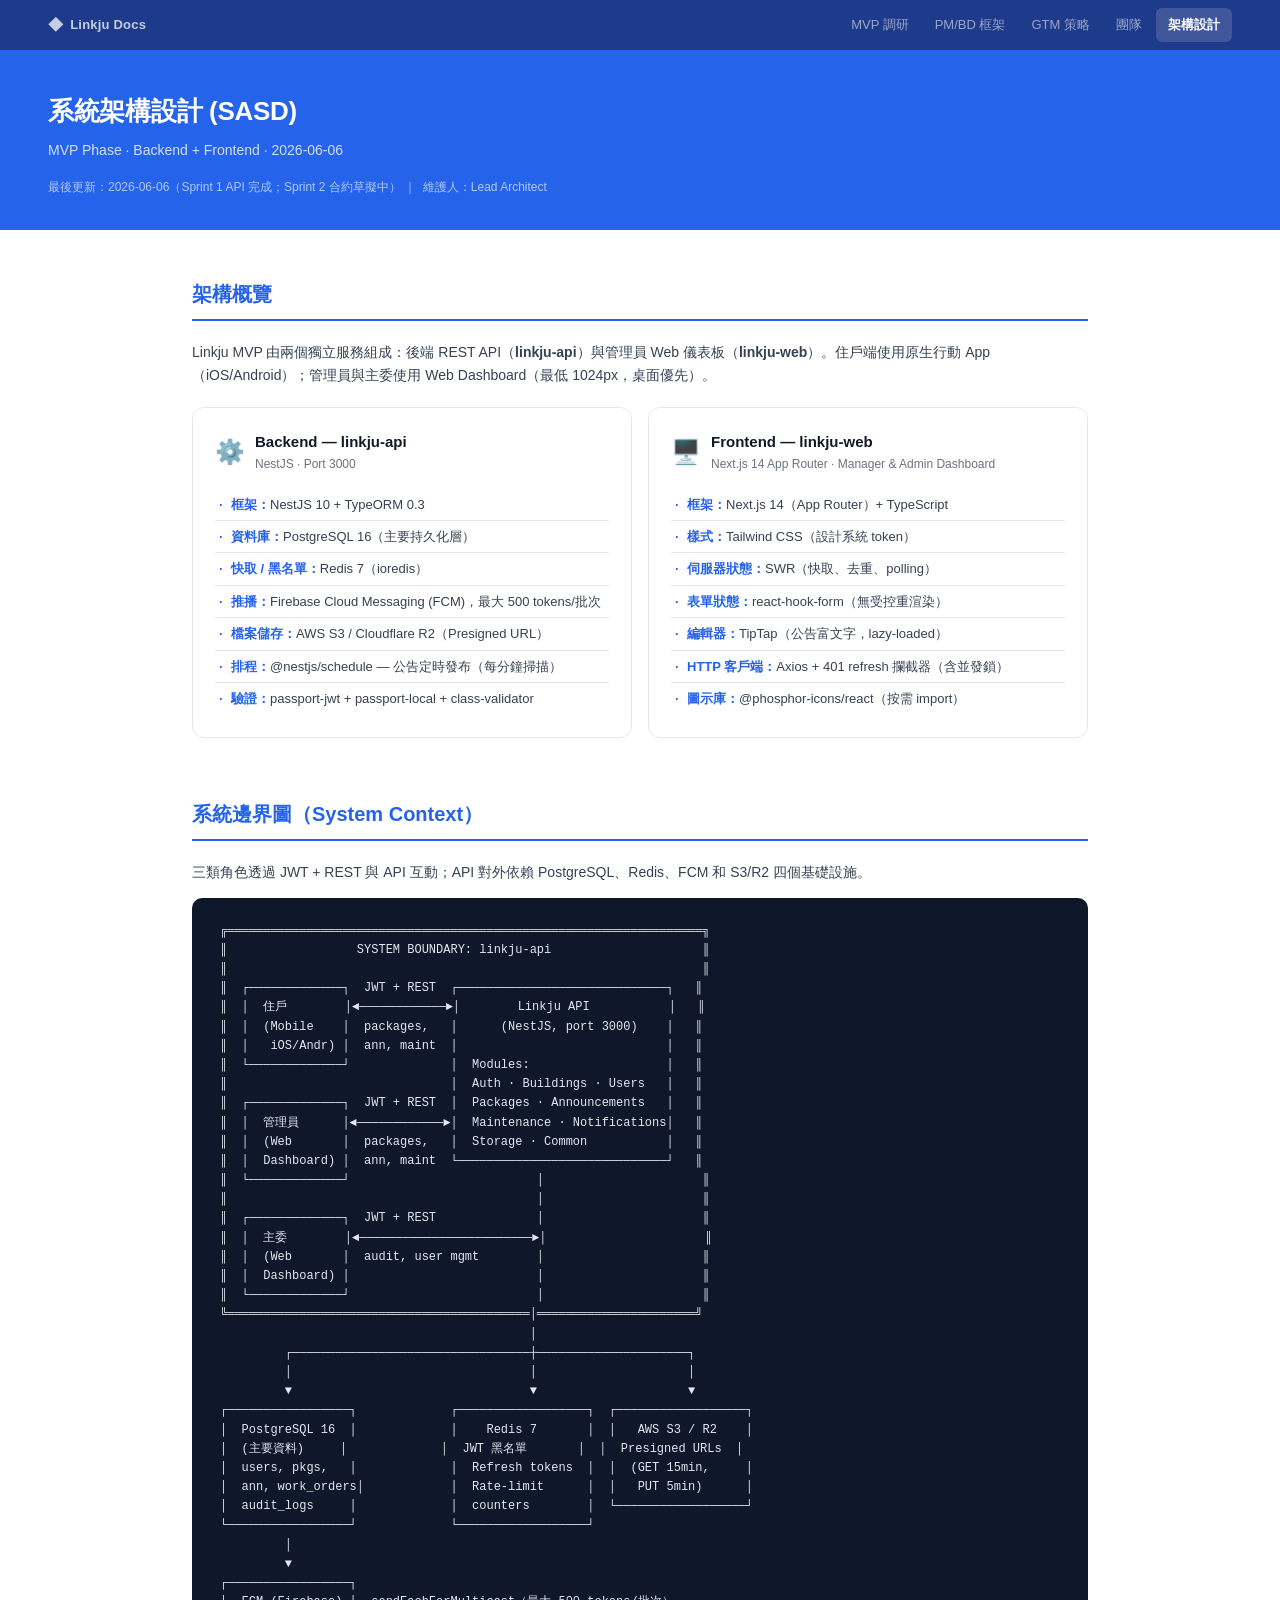
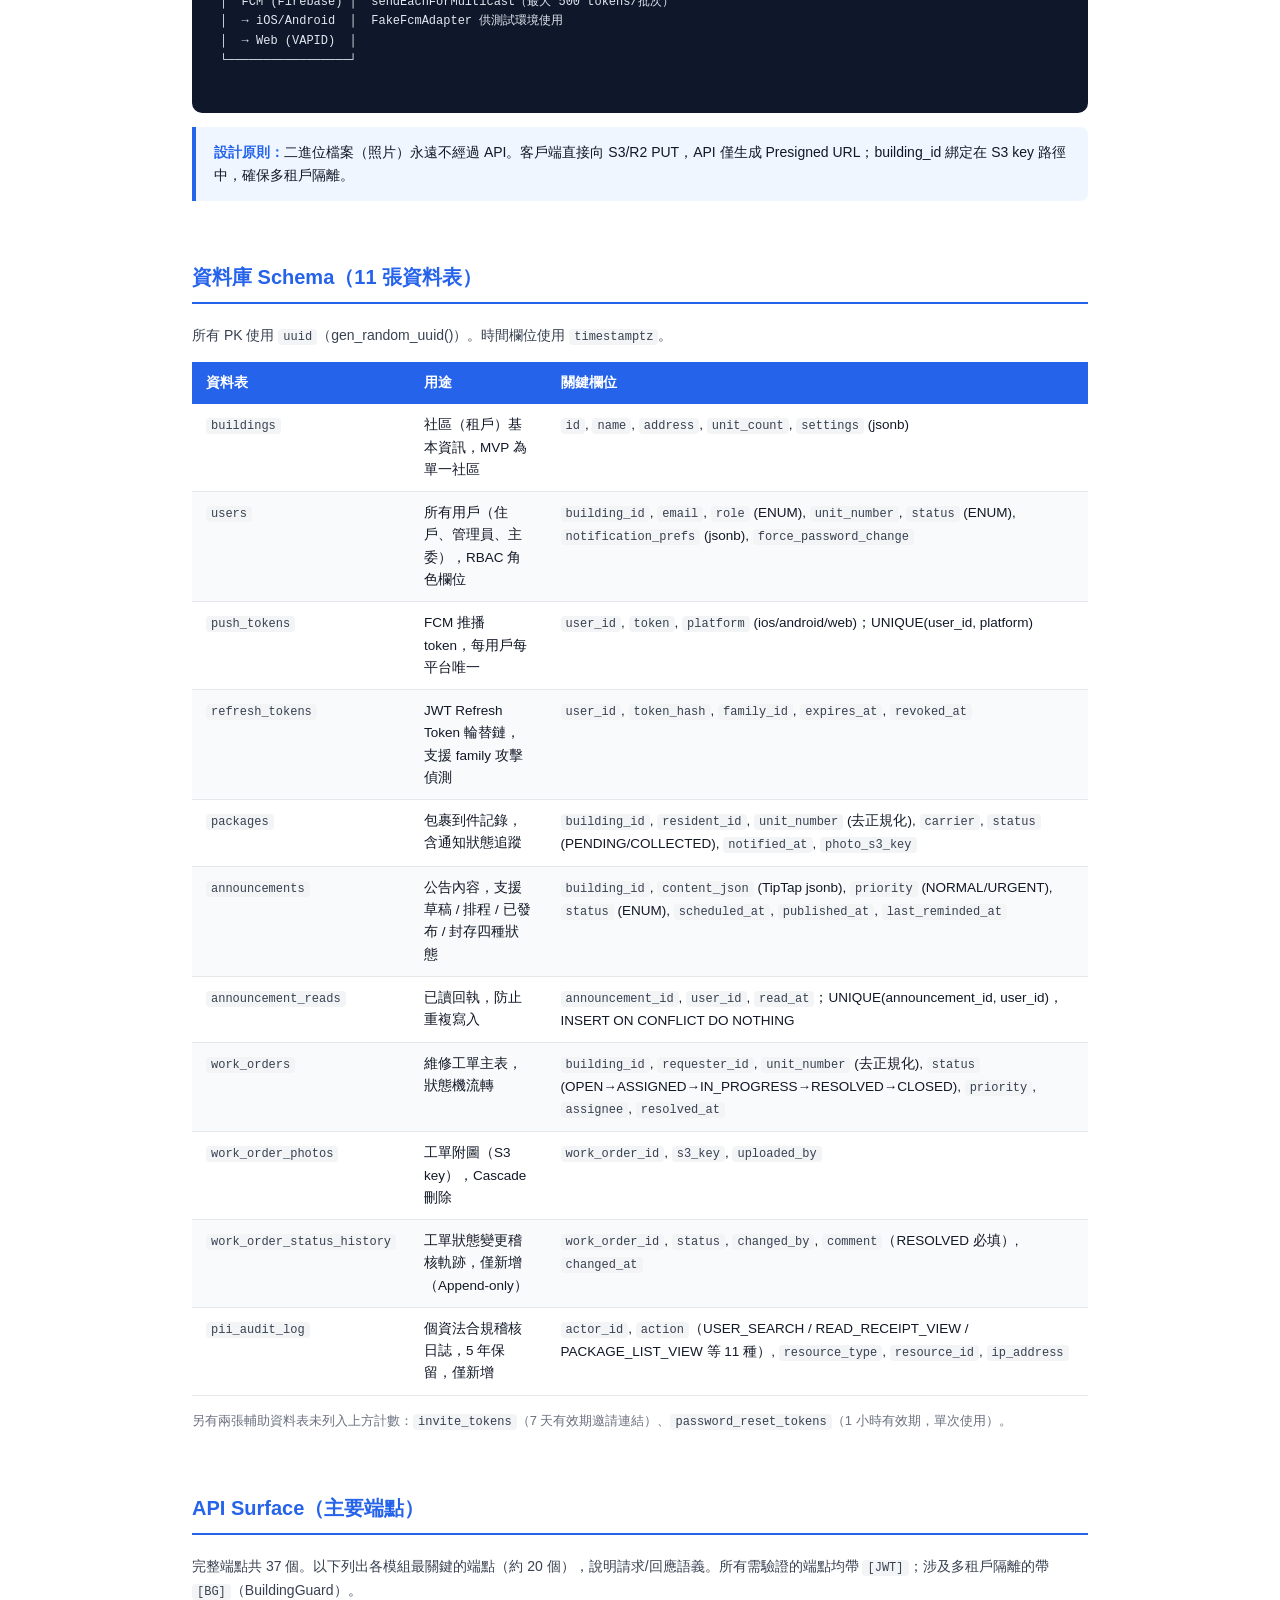
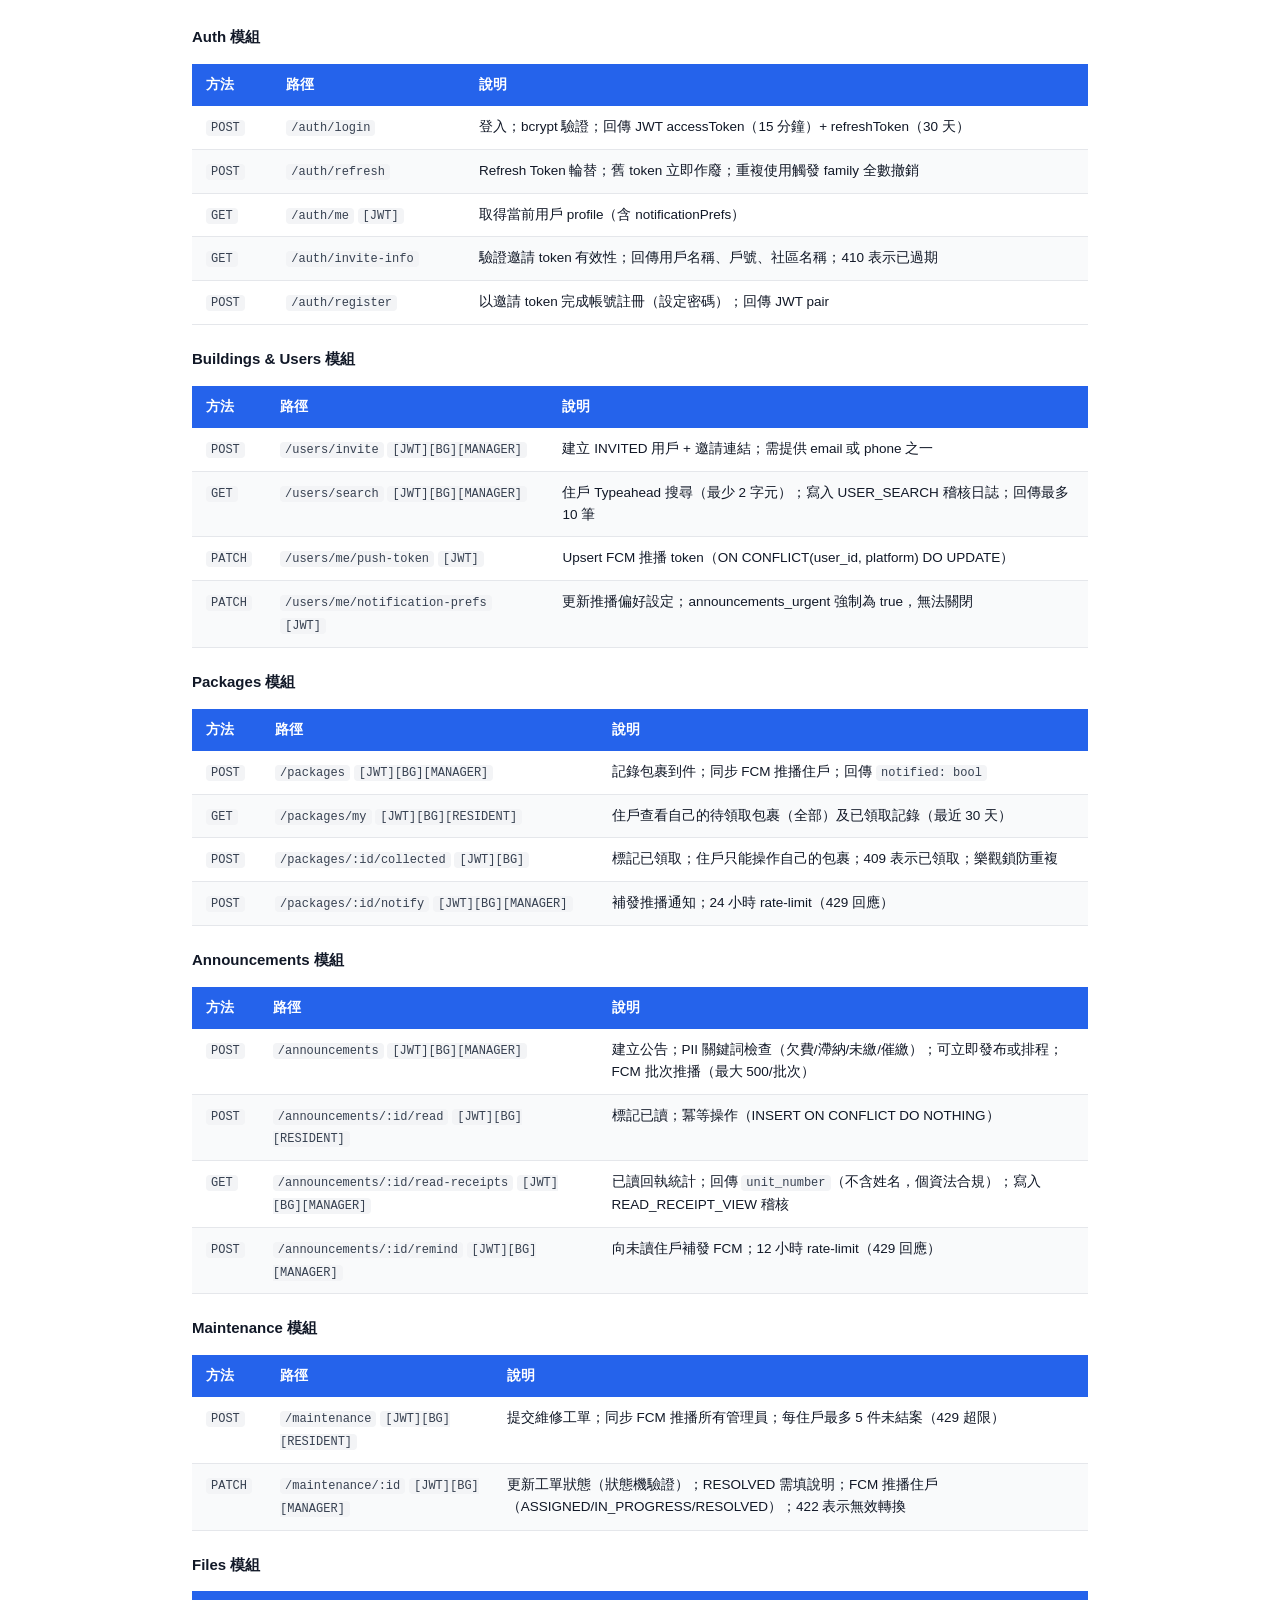
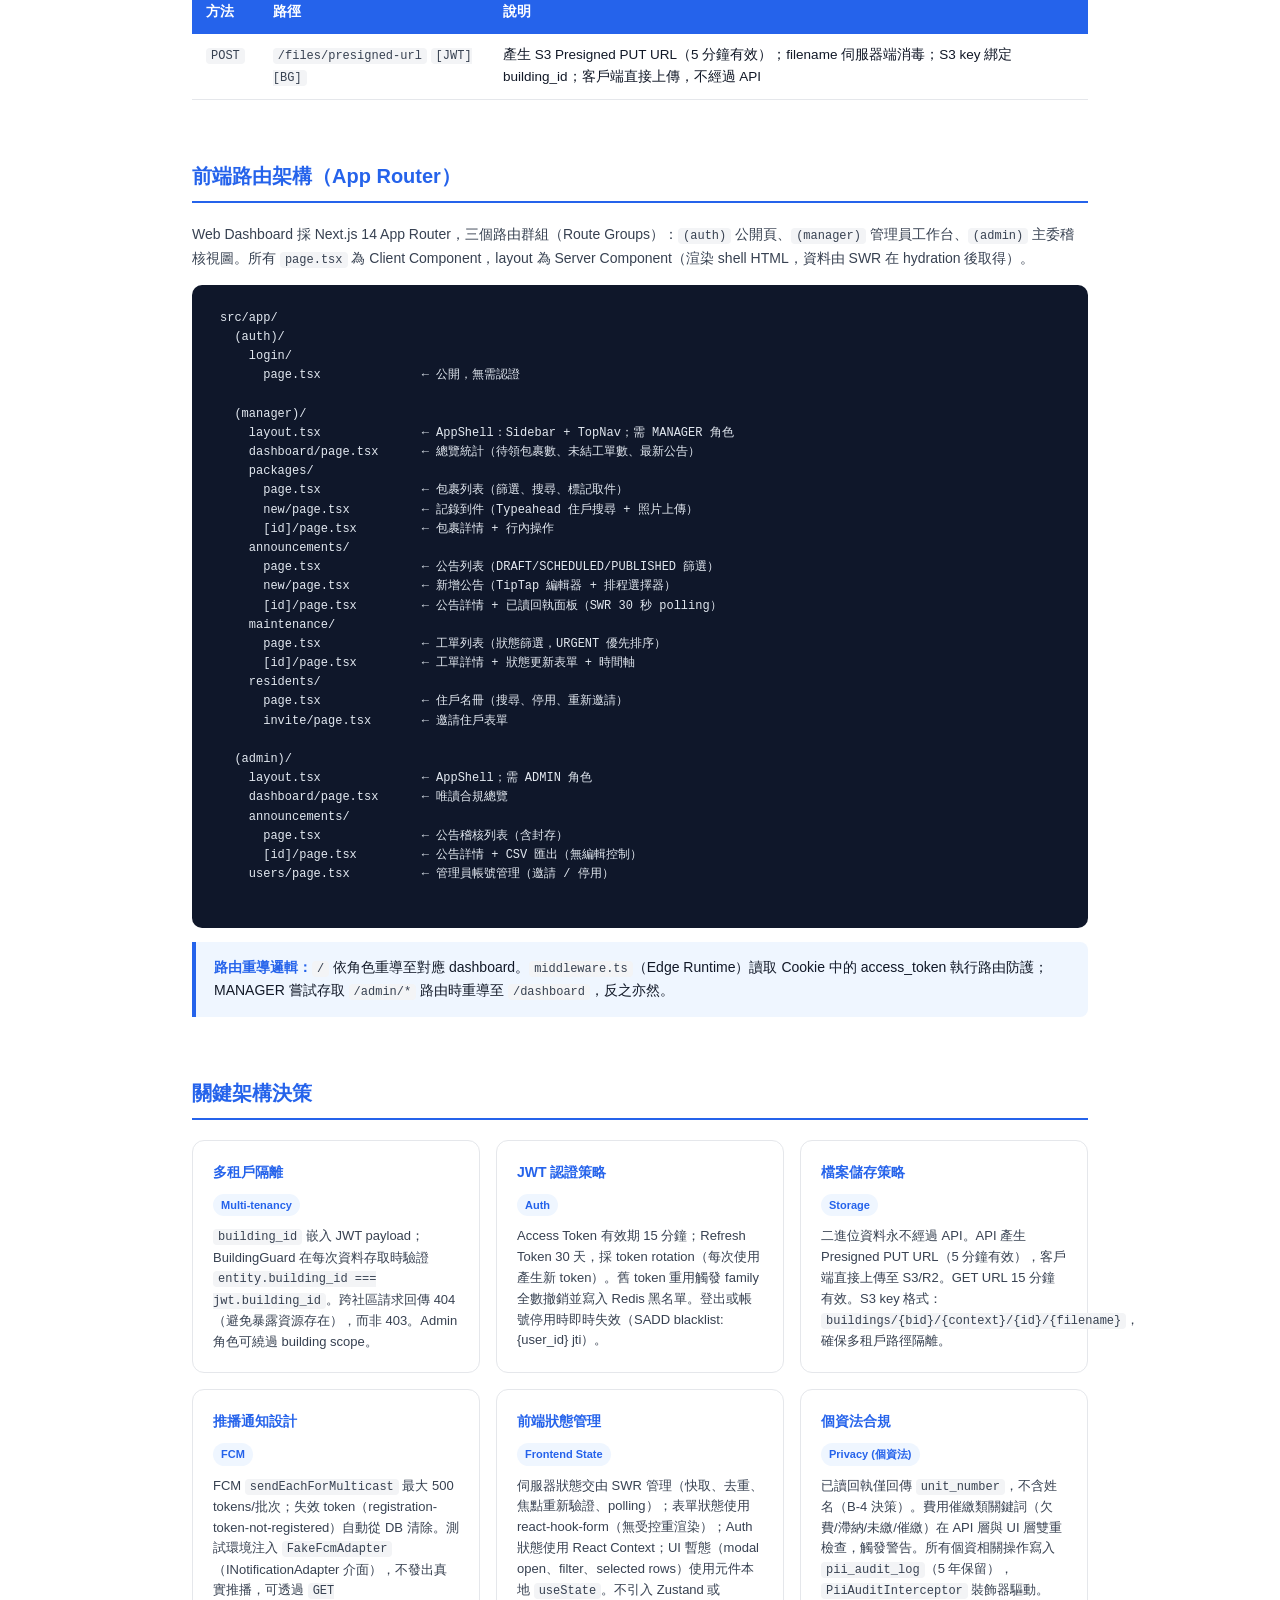
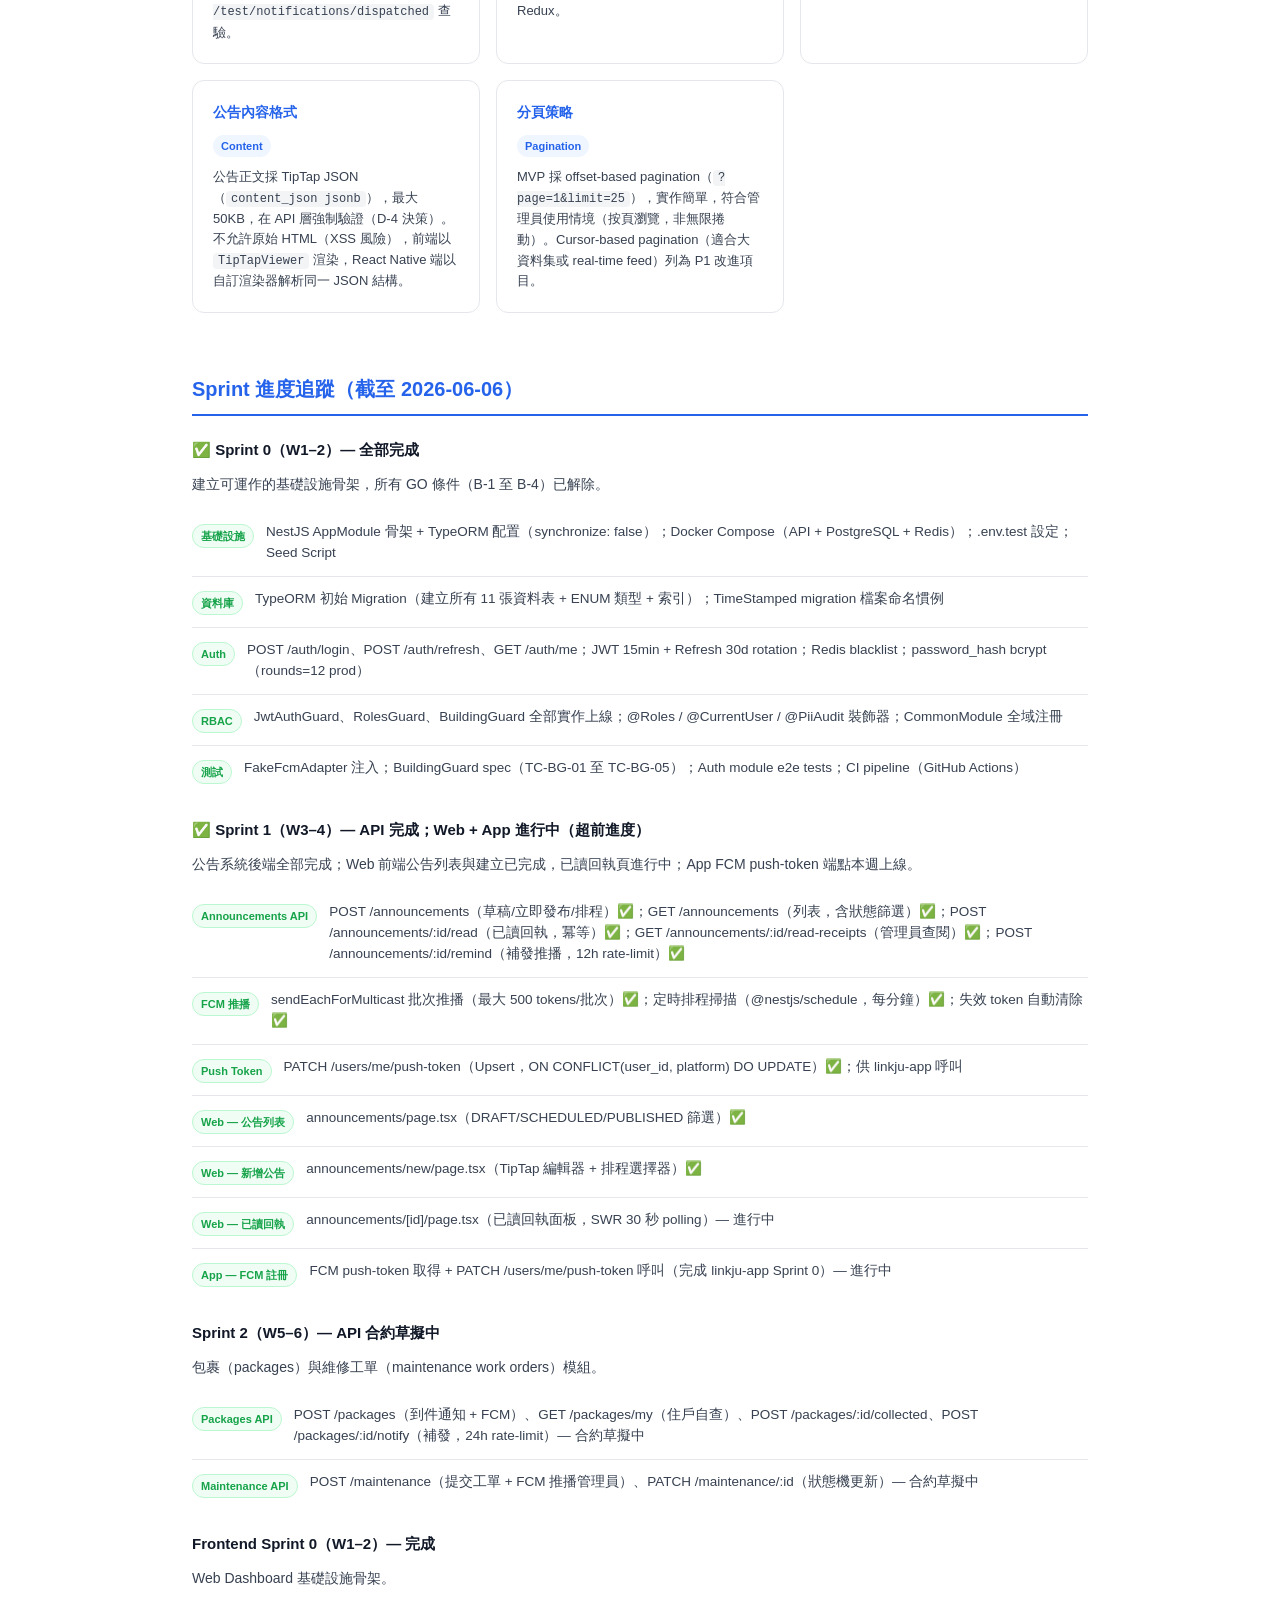
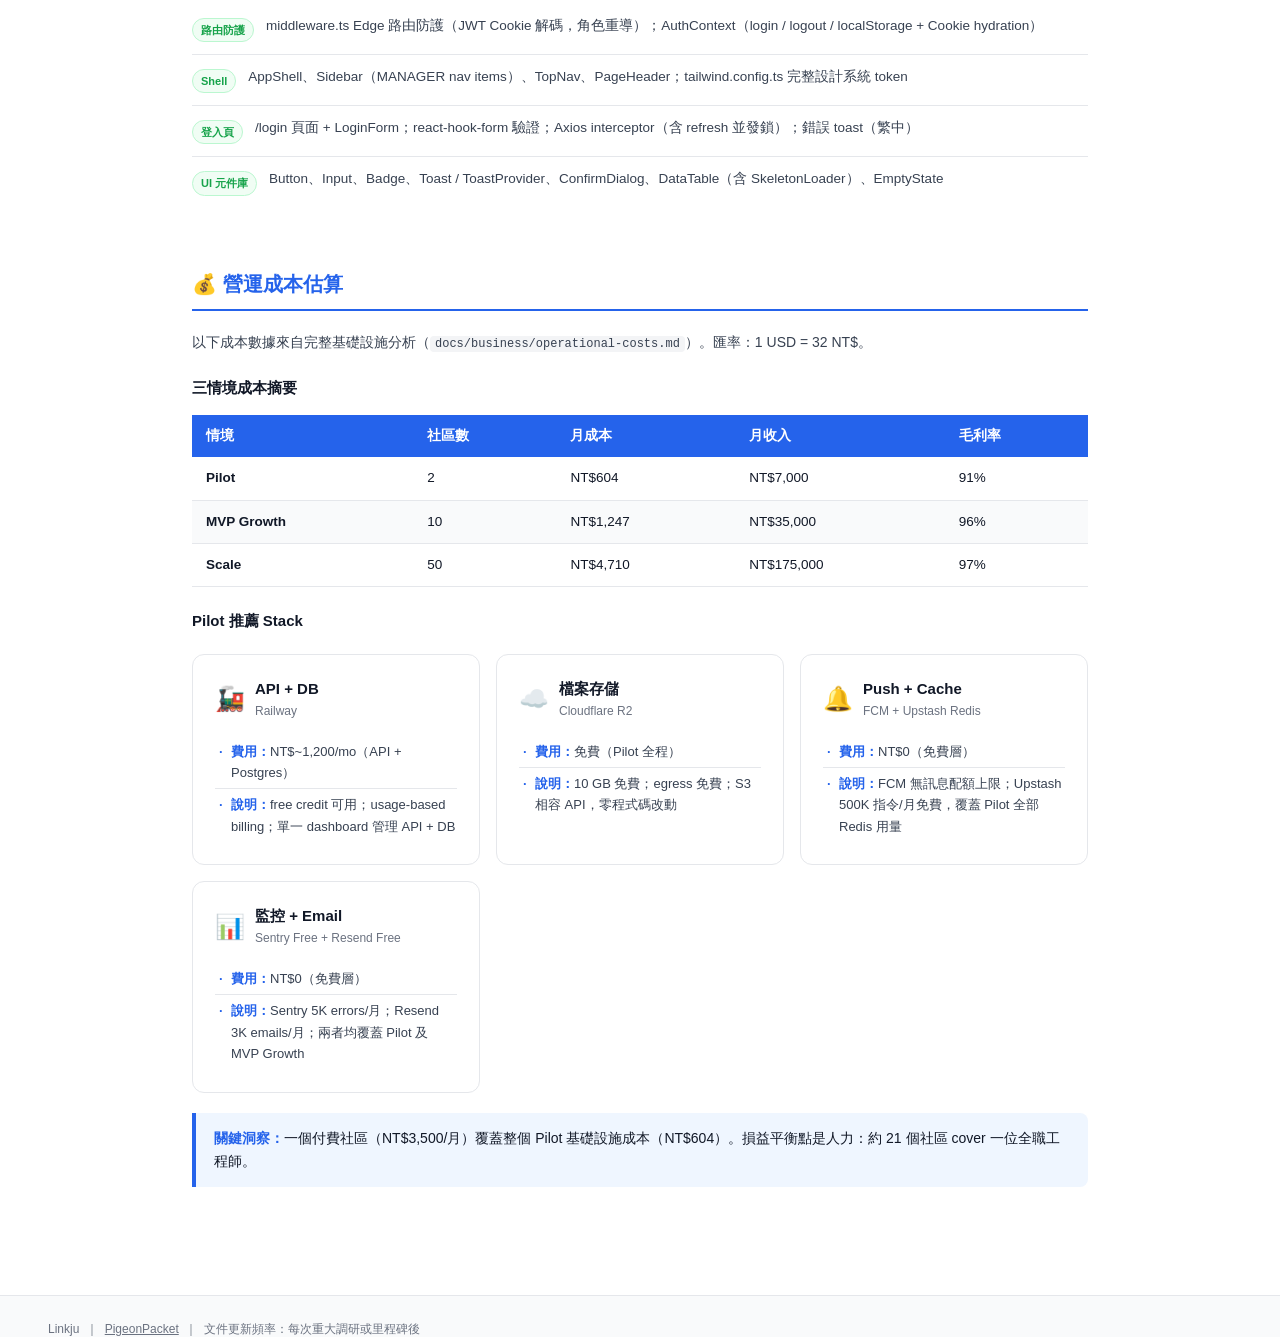
==== commit 5c551ee5: "docs: refresh stakeholder status to 2026-06-06 sprint reality Update team/architecture/index pages: " ====
--- a/architecture.html
+++ b/architecture.html
@@ -237,8 +237,8 @@
 
 <header>
   <h1>系統架構設計 (SASD)</h1>
-  <div class="sub">MVP Phase · Backend + Frontend · 2026-06-04</div>
-  <div class="meta">最後更新：2026-06-04（Sprint 0 工程參考版）&nbsp;｜&nbsp; 維護人：Lead Architect</div>
+  <div class="sub">MVP Phase · Backend + Frontend · 2026-06-06</div>
+  <div class="meta">最後更新：2026-06-06（Sprint 1 API 完成；Sprint 2 合約草擬中）&nbsp;｜&nbsp; 維護人：Lead Architect</div>
 </header>
 
 <div class="container">
@@ -720,10 +720,10 @@
        7. Sprint 0 Scope
   ────────────────────────────────────────────── -->
   <section>
-    <h2>Sprint 0 實作範疇（W1–2）</h2>
-    <p>Sprint 0 的目標是建立可運作的基礎設施骨架，讓 Sprint 1（公告系統）得以順利啟動。</p>
-
-    <h3>Backend（Week 1）</h3>
+    <h2>Sprint 進度追蹤（截至 2026-06-06）</h2>
+
+    <h3>✅ Sprint 0（W1–2）— 全部完成</h3>
+    <p>建立可運作的基礎設施骨架，所有 GO 條件（B-1 至 B-4）已解除。</p>
     <ul class="sprint-list">
       <li>
         <span class="s-badge">基礎設施</span>
@@ -747,7 +747,54 @@
       </li>
     </ul>
 
-    <h3>Frontend（Week 1–2）</h3>
+    <h3>✅ Sprint 1（W3–4）— API 完成；Web + App 進行中（超前進度）</h3>
+    <p>公告系統後端全部完成；Web 前端公告列表與建立已完成，已讀回執頁進行中；App FCM push-token 端點本週上線。</p>
+    <ul class="sprint-list">
+      <li>
+        <span class="s-badge">Announcements API</span>
+        <span class="s-text">POST /announcements（草稿/立即發布/排程）✅；GET /announcements（列表，含狀態篩選）✅；POST /announcements/:id/read（已讀回執，冪等）✅；GET /announcements/:id/read-receipts（管理員查閱）✅；POST /announcements/:id/remind（補發推播，12h rate-limit）✅</span>
+      </li>
+      <li>
+        <span class="s-badge">FCM 推播</span>
+        <span class="s-text">sendEachForMulticast 批次推播（最大 500 tokens/批次）✅；定時排程掃描（@nestjs/schedule，每分鐘）✅；失效 token 自動清除 ✅</span>
+      </li>
+      <li>
+        <span class="s-badge">Push Token</span>
+        <span class="s-text">PATCH /users/me/push-token（Upsert，ON CONFLICT(user_id, platform) DO UPDATE）✅；供 linkju-app 呼叫</span>
+      </li>
+      <li>
+        <span class="s-badge">Web — 公告列表</span>
+        <span class="s-text">announcements/page.tsx（DRAFT/SCHEDULED/PUBLISHED 篩選）✅</span>
+      </li>
+      <li>
+        <span class="s-badge">Web — 新增公告</span>
+        <span class="s-text">announcements/new/page.tsx（TipTap 編輯器 + 排程選擇器）✅</span>
+      </li>
+      <li>
+        <span class="s-badge">Web — 已讀回執</span>
+        <span class="s-text">announcements/[id]/page.tsx（已讀回執面板，SWR 30 秒 polling）— 進行中</span>
+      </li>
+      <li>
+        <span class="s-badge">App — FCM 註冊</span>
+        <span class="s-text">FCM push-token 取得 + PATCH /users/me/push-token 呼叫（完成 linkju-app Sprint 0）— 進行中</span>
+      </li>
+    </ul>
+
+    <h3>Sprint 2（W5–6）— API 合約草擬中</h3>
+    <p>包裹（packages）與維修工單（maintenance work orders）模組。</p>
+    <ul class="sprint-list">
+      <li>
+        <span class="s-badge">Packages API</span>
+        <span class="s-text">POST /packages（到件通知 + FCM）、GET /packages/my（住戶自查）、POST /packages/:id/collected、POST /packages/:id/notify（補發，24h rate-limit）— 合約草擬中</span>
+      </li>
+      <li>
+        <span class="s-badge">Maintenance API</span>
+        <span class="s-text">POST /maintenance（提交工單 + FCM 推播管理員）、PATCH /maintenance/:id（狀態機更新）— 合約草擬中</span>
+      </li>
+    </ul>
+
+    <h3>Frontend Sprint 0（W1–2）— 完成</h3>
+    <p>Web Dashboard 基礎設施骨架。</p>
     <ul class="sprint-list">
       <li>
         <span class="s-badge">路由防護</span>
@@ -764,10 +811,6 @@
       <li>
         <span class="s-badge">UI 元件庫</span>
         <span class="s-text">Button、Input、Badge、Toast / ToastProvider、ConfirmDialog、DataTable（含 SkeletonLoader）、EmptyState</span>
-      </li>
-      <li>
-        <span class="s-badge">包裹功能</span>
-        <span class="s-text">（Week 2）usePackages / usePackage / useMutatePackage hooks；PackageTable、PackageLogForm（含 Typeahead）、PackageDetail；useS3Upload Presigned URL 流程</span>
       </li>
     </ul>
   </section>
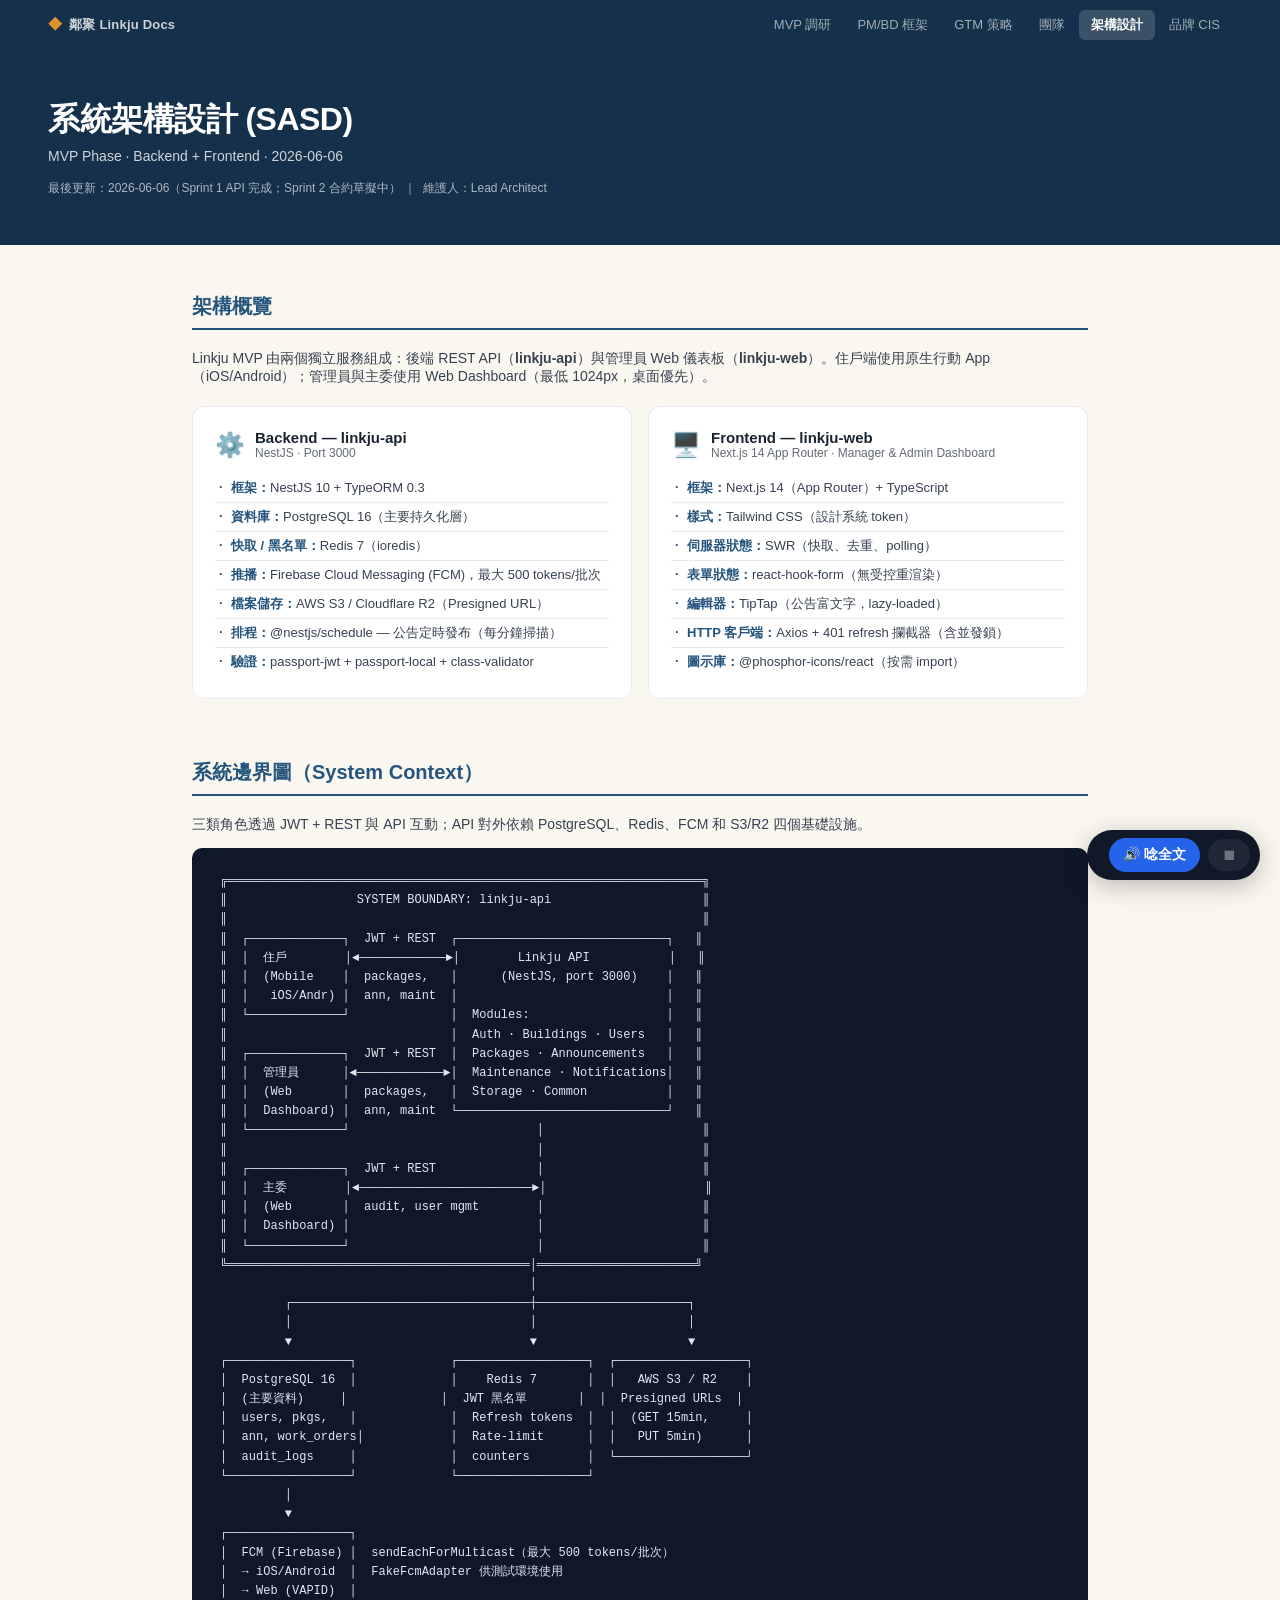
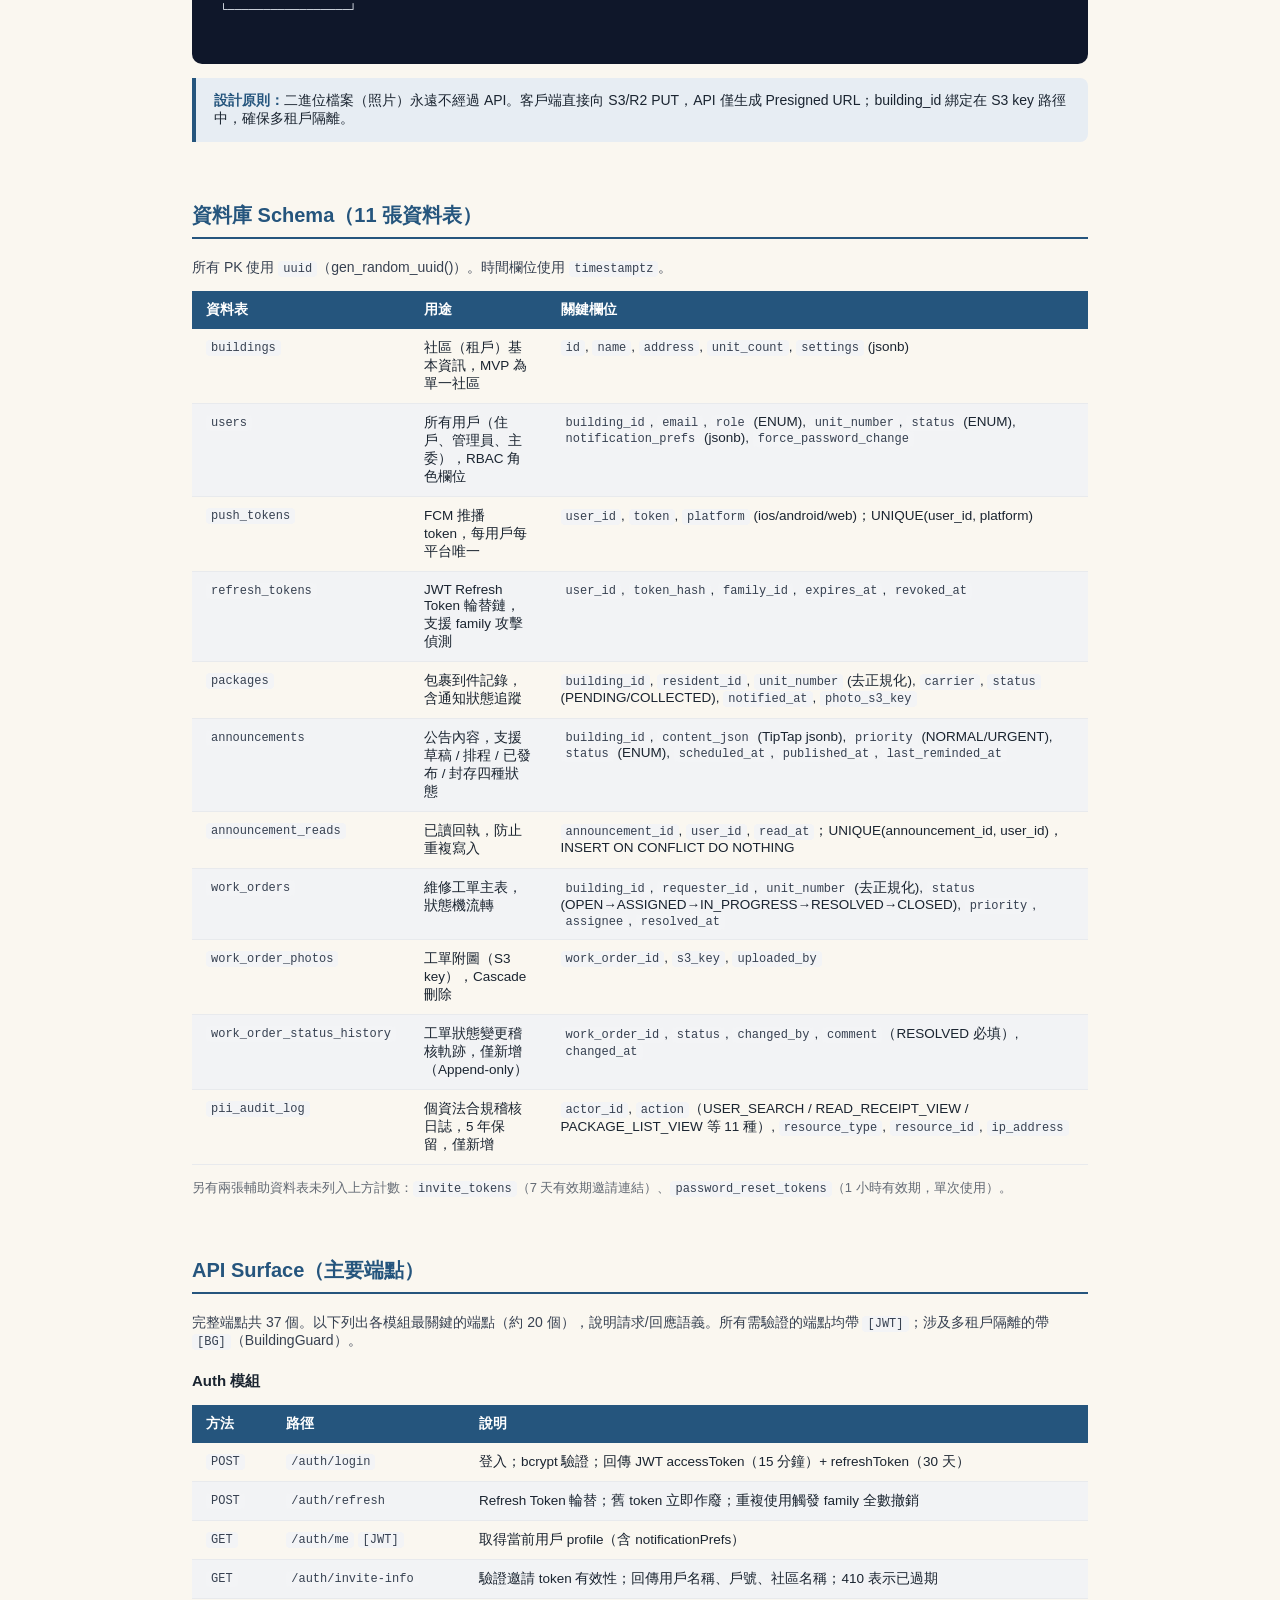
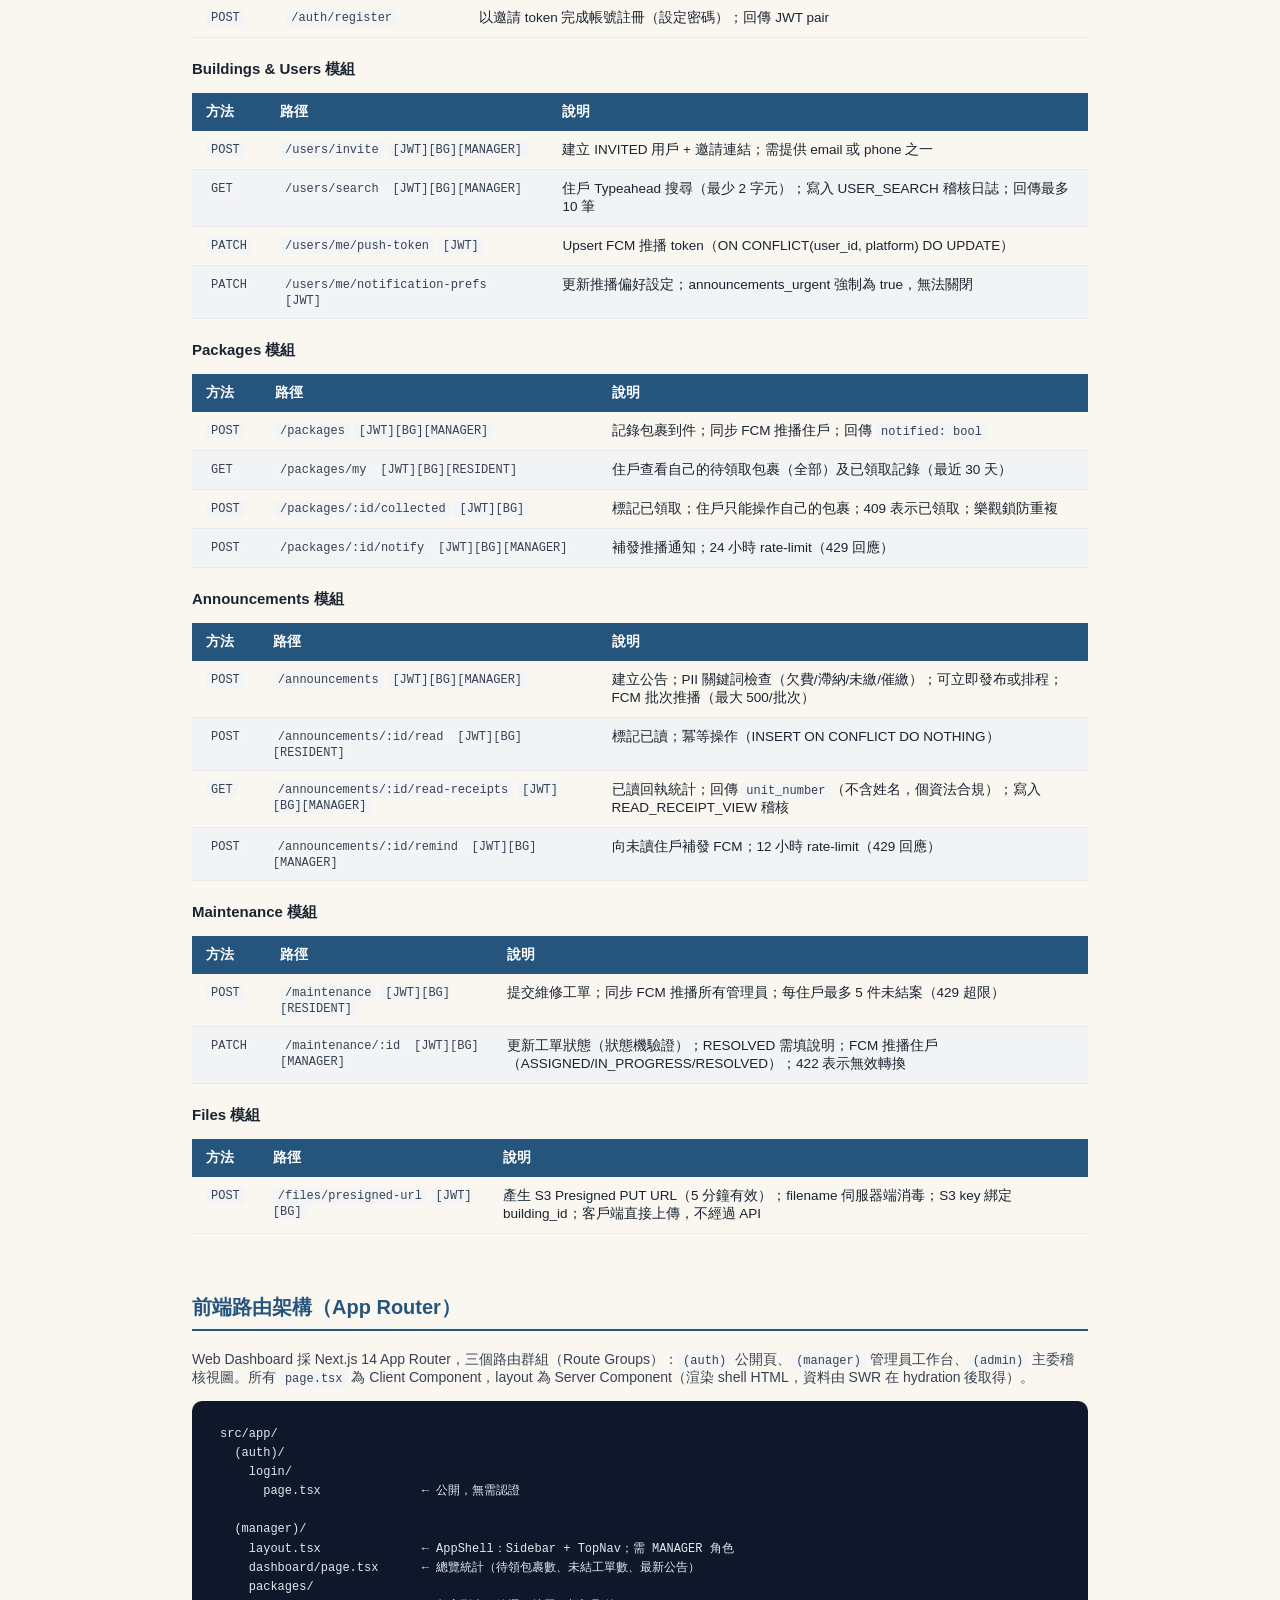
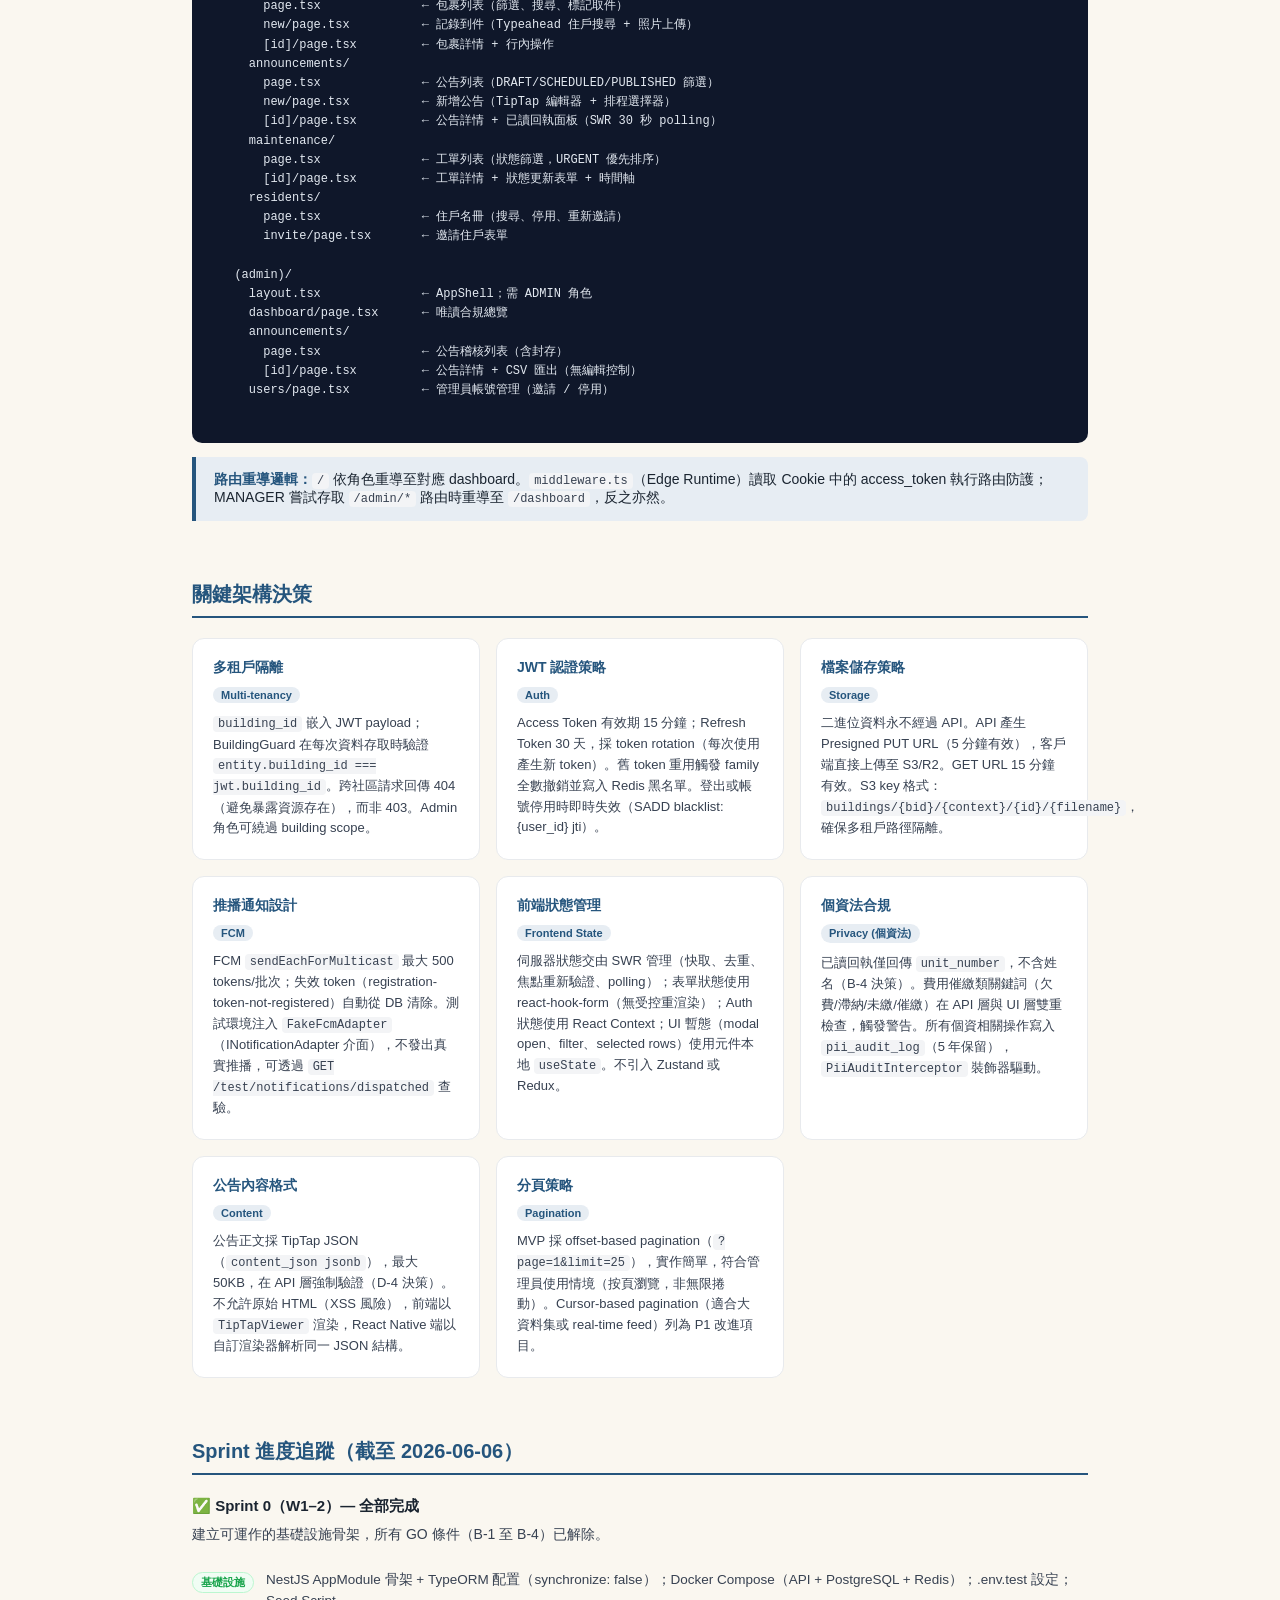
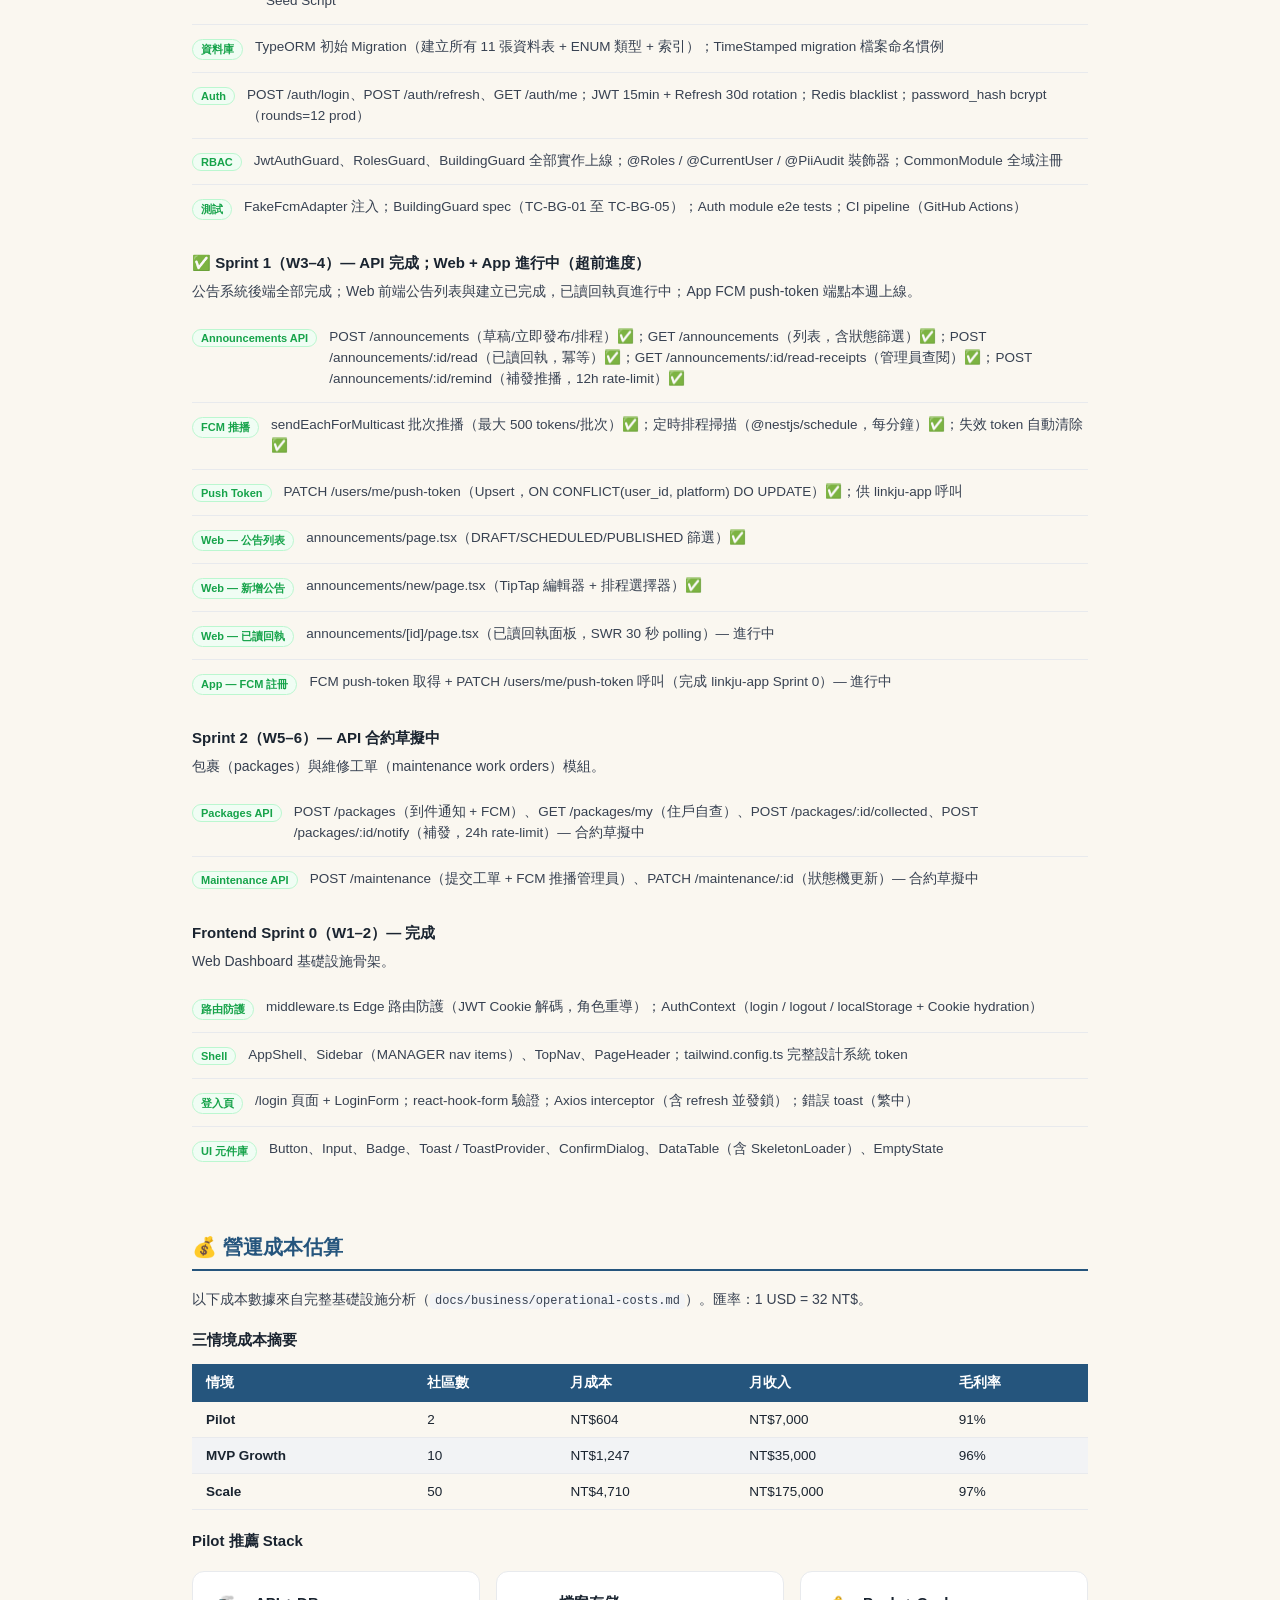
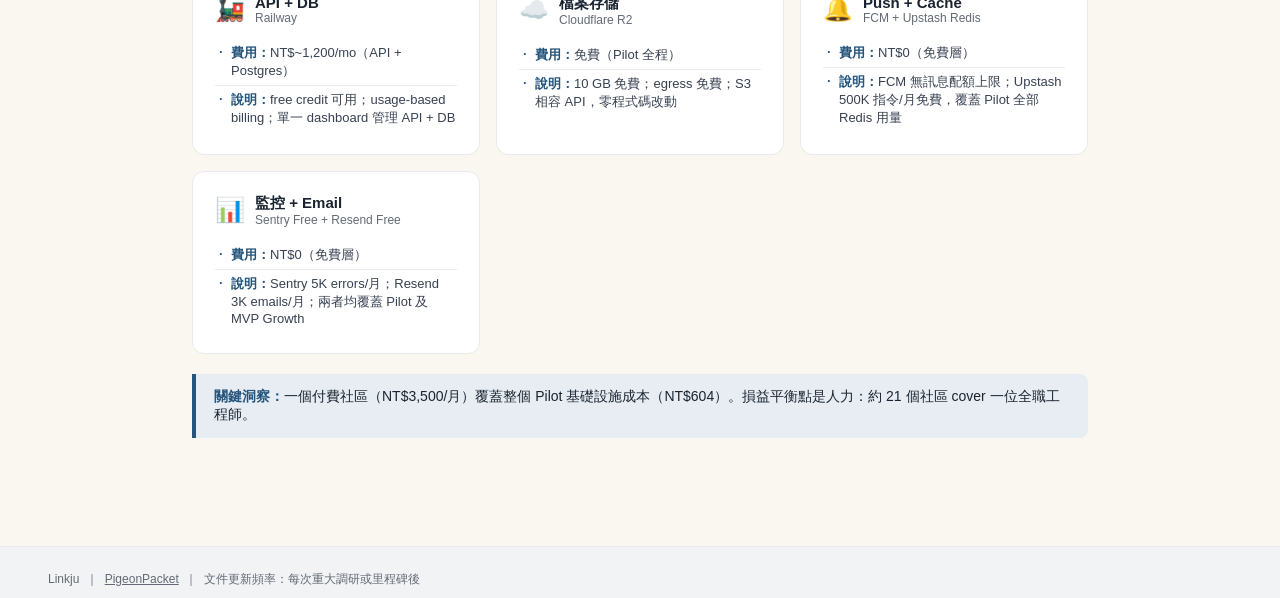
==== commit f752a426: "refactor(docs): shared header + 鄰光 design tokens across all pages (DRY) Stop duplicating the header " ====
--- a/architecture.html
+++ b/architecture.html
@@ -5,15 +5,9 @@
   <meta name="viewport" content="width=device-width, initial-scale=1.0" />
   <meta name="description" content="Linkju 系統架構設計 (SASD) — Backend + Frontend MVP Phase 技術設計文件" />
   <title>Linkju — 系統架構設計 (SASD)</title>
+  <link rel="stylesheet" href="assets/site.css">
   <style>
     :root {
-      --accent: #2563eb;
-      --accent-light: #eff6ff;
-      --text: #111827;
-      --muted: #6b7280;
-      --border: #e5e7eb;
-      --bg: #ffffff;
-      --section-bg: #f9fafb;
       --green: #16a34a;
       --green-bg: #f0fdf4;
       --green-border: #bbf7d0;
@@ -21,11 +15,7 @@
       --purple-bg: #f5f3ff;
       --purple-border: #ddd6fe;
     }
-    * { box-sizing: border-box; margin: 0; padding: 0; }
-    body { font-family: -apple-system, BlinkMacSystemFont, "Segoe UI", sans-serif; color: var(--text); background: var(--bg); font-size: 15px; line-height: 1.65; }
-
-    header { background: var(--accent); color: white; padding: 40px 48px 32px; }
-    header h1 { font-size: 26px; font-weight: 700; letter-spacing: -0.3px; }
+
     header .sub { opacity: 0.8; margin-top: 6px; font-size: 14px; }
     header .meta { margin-top: 16px; font-size: 12px; opacity: 0.65; }
 
@@ -169,71 +159,16 @@
     .highlight { background: var(--accent-light); border-left: 4px solid var(--accent); padding: 14px 18px; border-radius: 0 8px 8px 0; margin: 14px 0; font-size: 14px; }
     .highlight strong { color: var(--accent); }
 
-    footer { border-top: 1px solid var(--border); padding: 24px 48px; font-size: 12px; color: var(--muted); background: var(--section-bg); }
-
     @media (max-width: 650px) {
       header, footer { padding-left: 20px; padding-right: 20px; }
       .container { padding: 32px 20px; }
       .tech-grid, .decision-grid { grid-template-columns: 1fr; }
     }
-
-    /* ── Top Navigation ── */
-    .topnav {
-      background: #1e3a8a;
-      border: none;
-      padding: 0 48px;
-      display: flex;
-      align-items: center;
-      justify-content: space-between;
-      height: 50px;
-      position: sticky;
-      top: 0;
-      z-index: 100;
-    }
-    .nav-logo {
-      color: rgba(255,255,255,0.75);
-      font-weight: 700;
-      font-size: 13px;
-      text-decoration: none;
-      letter-spacing: 0.2px;
-      display: flex;
-      align-items: center;
-      gap: 7px;
-    }
-    .nav-logo:hover { color: white; }
-    .nav-logo .logo-mark { font-size: 15px; }
-    .nav-links { display: flex; align-items: center; gap: 2px; }
-    .nav-link {
-      color: rgba(255,255,255,0.55);
-      text-decoration: none;
-      font-size: 13px;
-      font-weight: 500;
-      padding: 6px 12px;
-      border-radius: 6px;
-      transition: background 0.15s, color 0.15s;
-      white-space: nowrap;
-    }
-    .nav-link:hover { background: rgba(255,255,255,0.1); color: rgba(255,255,255,0.9); }
-    .nav-link.active { background: rgba(255,255,255,0.15); color: white; font-weight: 600; }
-    @media (max-width: 650px) {
-      .topnav { padding: 10px 20px; height: auto; flex-wrap: wrap; gap: 8px; }
-      .nav-links { gap: 0; flex-wrap: wrap; }
-      .nav-link { padding: 4px 8px; font-size: 12px; }
-    }
   </style>
 </head>
 <body>
 
-<nav class="topnav">
-  <a href="index.html" class="nav-logo"><span class="logo-mark">◆</span> Linkju Docs</a>
-  <div class="nav-links">
-    <a href="mvp-research.html" class="nav-link">MVP 調研</a>
-    <a href="pm-bd-playbook.html" class="nav-link">PM/BD 框架</a>
-    <a href="gtm-strategy.html" class="nav-link">GTM 策略</a>
-    <a href="team.html" class="nav-link">團隊</a>
-    <a href="architecture.html" class="nav-link active">架構設計</a>
-  </div>
-</nav>
+<div id="site-nav"></div>
 
 <header>
   <h1>系統架構設計 (SASD)</h1>
@@ -932,5 +867,7 @@
   Linkju &nbsp;｜&nbsp; <a href="https://github.com/PigeonPacket" style="color: inherit;">PigeonPacket</a> &nbsp;｜&nbsp; 文件更新頻率：每次重大調研或里程碑後
 </footer>
 
+  <script src="assets/site.js" defer></script>
+  <script src="tts.js" defer></script>
 </body>
 </html>
--- a/assets/site.css
+++ b/assets/site.css
@@ -0,0 +1,94 @@
+/* ============================================================================
+   Linkju Docs — shared site stylesheet (鄰聚 / Linkju 鄰光 design tokens)
+   Single source of truth for the docs site chrome. Edit HERE, every page updates.
+   Direction D 鄰光: Prussian blue base · blue-600 actions · single amber accent ·
+   cream + light-grey surfaces.
+   ============================================================================ */
+
+:root {
+  /* Prussian blue ramp */
+  --blue-900:#0E2438; --blue-800:#14304A; --blue-700:#1C405E;
+  --blue-600:#25557D; --blue-500:#356C97;
+  /* single amber accent (lamplight) */
+  --amber-500:#E0922A; --amber-700:#B3741A; --amber-100:#F7E6C8;
+  /* cream + light-grey neutrals */
+  --cream:#FAF7F0; --card:#FFFFFF;
+  --grey-50:#F2F3F5; --grey-100:#E8EAED; --grey-200:#D7DBE0;
+  --grey-400:#A7AEB7; --grey-600:#636A74; --ink:#1A2430;
+
+  /* semantic */
+  --bg:var(--cream); --text:var(--ink); --muted:var(--grey-600);
+  --border:var(--grey-100); --section-bg:var(--grey-50);
+  --accent:var(--blue-600);            /* interactive / links / CTAs */
+  --accent-light:#E7EDF3;              /* pale blue tint */
+  --chrome:var(--blue-800);            /* nav + header band */
+}
+
+* { box-sizing:border-box; margin:0; padding:0; }
+body {
+  font-family:"Inter","Noto Sans TC",-apple-system,BlinkMacSystemFont,"Segoe UI",sans-serif;
+  color:var(--text); background:var(--bg);
+  min-height:100vh; display:flex; flex-direction:column;
+  -webkit-font-smoothing:antialiased;
+}
+a { color:var(--accent); }
+
+/* ── Shared top navigation (injected by site.js into #site-nav) ── */
+.topnav {
+  background:var(--chrome); padding:0 48px;
+  display:flex; align-items:center; justify-content:space-between;
+  height:50px; position:sticky; top:0; z-index:100;
+}
+.nav-logo {
+  color:rgba(255,255,255,.78); font-weight:700; font-size:13px;
+  text-decoration:none; letter-spacing:.2px; display:flex; align-items:center; gap:7px;
+}
+.nav-logo:hover, .nav-logo.active { color:#fff; }
+.nav-logo .logo-mark { font-size:14px; color:var(--amber-500); }
+.nav-links { display:flex; align-items:center; gap:2px; }
+.nav-link {
+  color:rgba(255,255,255,.6); text-decoration:none; font-size:13px; font-weight:500;
+  padding:6px 12px; border-radius:6px; white-space:nowrap;
+  transition:background .15s,color .15s;
+}
+.nav-link:hover { background:rgba(255,255,255,.1); color:rgba(255,255,255,.92); }
+.nav-link.active { background:rgba(255,255,255,.16); color:#fff; font-weight:600; }
+
+/* ── Page title band ── */
+header { background:var(--chrome); color:#fff; padding:48px; }
+header h1 { font-size:32px; font-weight:800; letter-spacing:-.5px; }
+header p { margin-top:8px; opacity:.85; font-size:15px; }
+
+main { max-width:800px; margin:0 auto; padding:56px 32px; flex:1; }
+
+.section-label {
+  font-size:12px; font-weight:700; text-transform:uppercase; letter-spacing:.8px;
+  color:var(--muted); margin-bottom:16px;
+}
+
+/* ── Doc-card grid (homepage sitemap) ── */
+.doc-grid { display:grid; grid-template-columns:repeat(auto-fit,minmax(300px,1fr)); gap:16px; margin-bottom:48px; }
+.doc-card {
+  border:1px solid var(--border); border-radius:12px; padding:24px; background:var(--card);
+  text-decoration:none; color:var(--text); display:flex; flex-direction:column; gap:8px;
+  transition:border-color .15s,box-shadow .15s;
+}
+.doc-card:hover { border-color:var(--accent); box-shadow:0 0 0 3px var(--accent-light); }
+.doc-card .icon { font-size:28px; margin-bottom:4px; }
+.doc-card .title { font-size:16px; font-weight:700; }
+.doc-card .desc { font-size:13.5px; color:var(--muted); line-height:1.55; }
+.doc-card .tag {
+  margin-top:4px; font-size:11px; font-weight:600; color:var(--accent);
+  background:var(--accent-light); display:inline-block; padding:2px 8px; border-radius:20px;
+}
+.doc-card .updated { font-size:12px; color:var(--muted); margin-top:auto; padding-top:12px; border-top:1px solid var(--border); }
+
+footer { padding:24px 48px; border-top:1px solid var(--border); font-size:12px; color:var(--muted); background:var(--section-bg); }
+
+@media (max-width:600px) {
+  header, main, footer { padding-left:20px; padding-right:20px; }
+  header { padding-top:32px; padding-bottom:32px; }
+  .topnav { padding:10px 20px; height:auto; flex-wrap:wrap; gap:8px; }
+  .nav-links { gap:0; flex-wrap:wrap; }
+  .nav-link { padding:4px 8px; font-size:12px; }
+}
